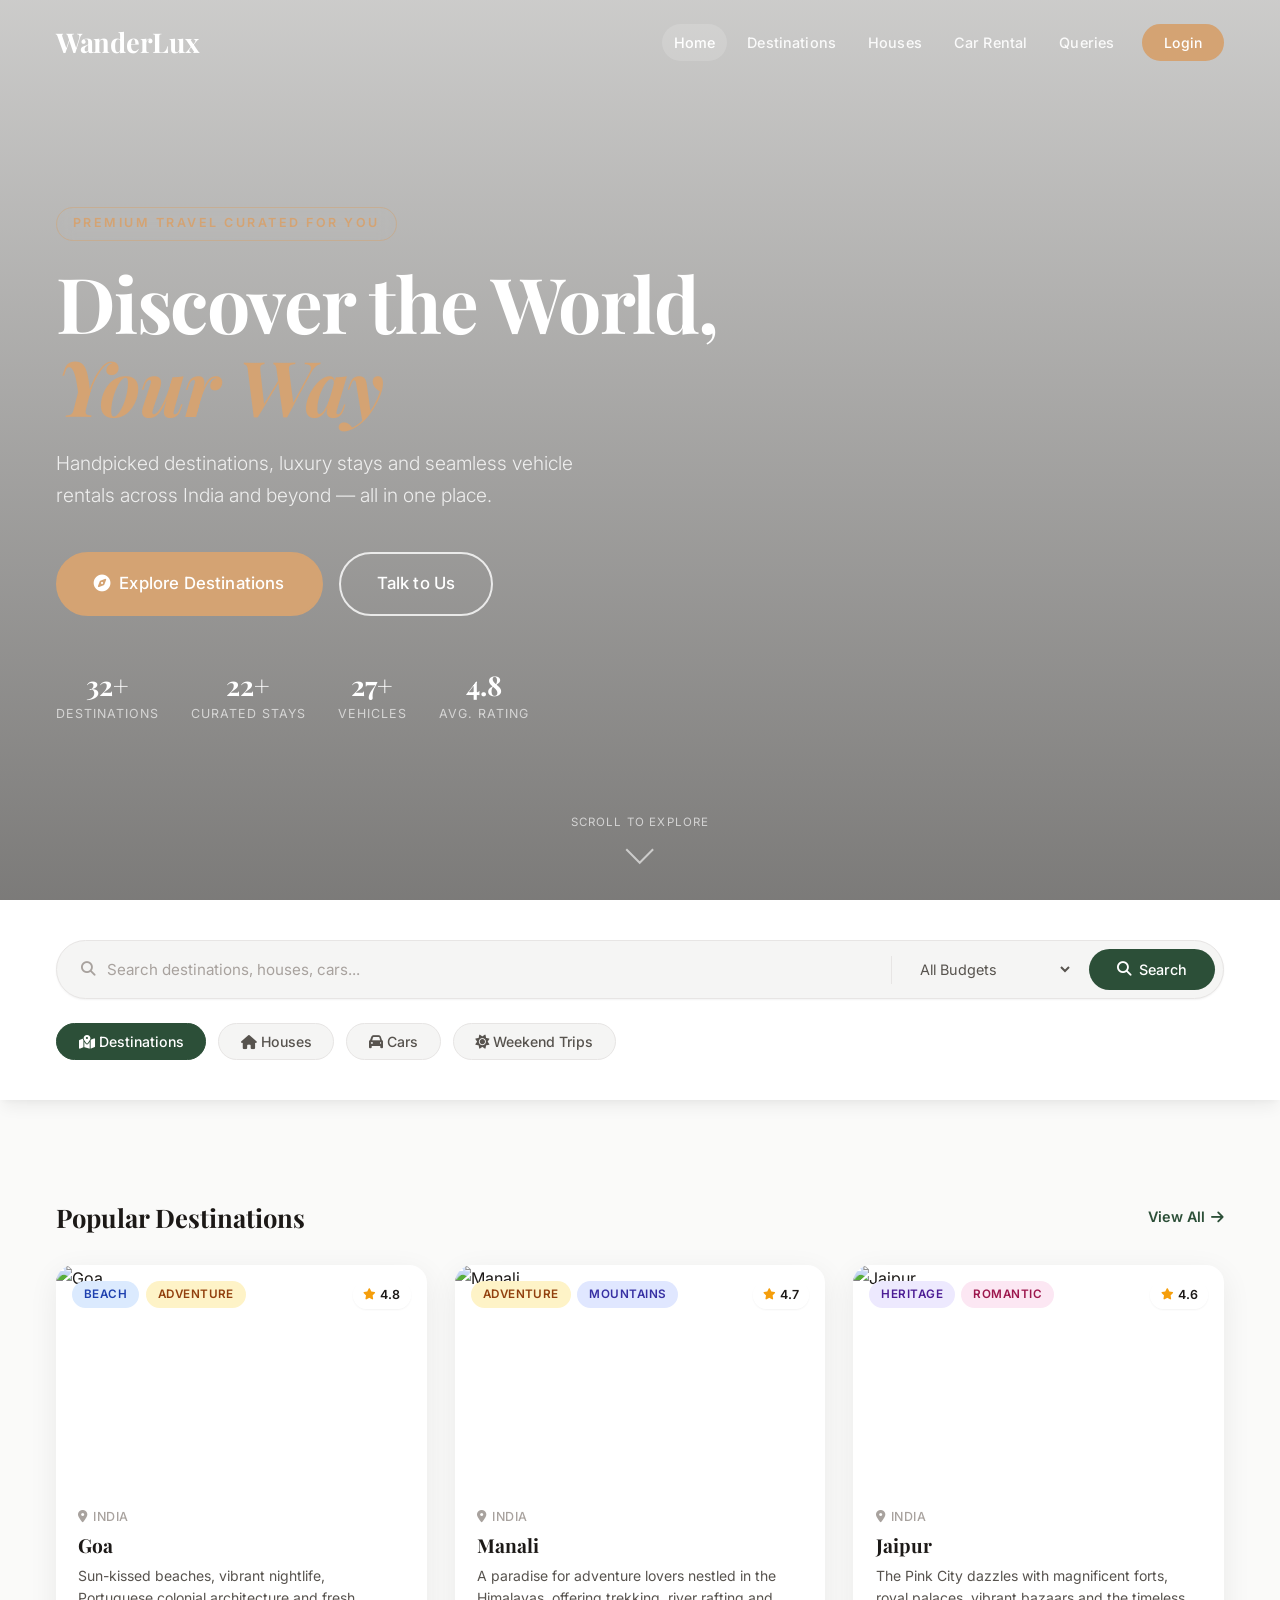
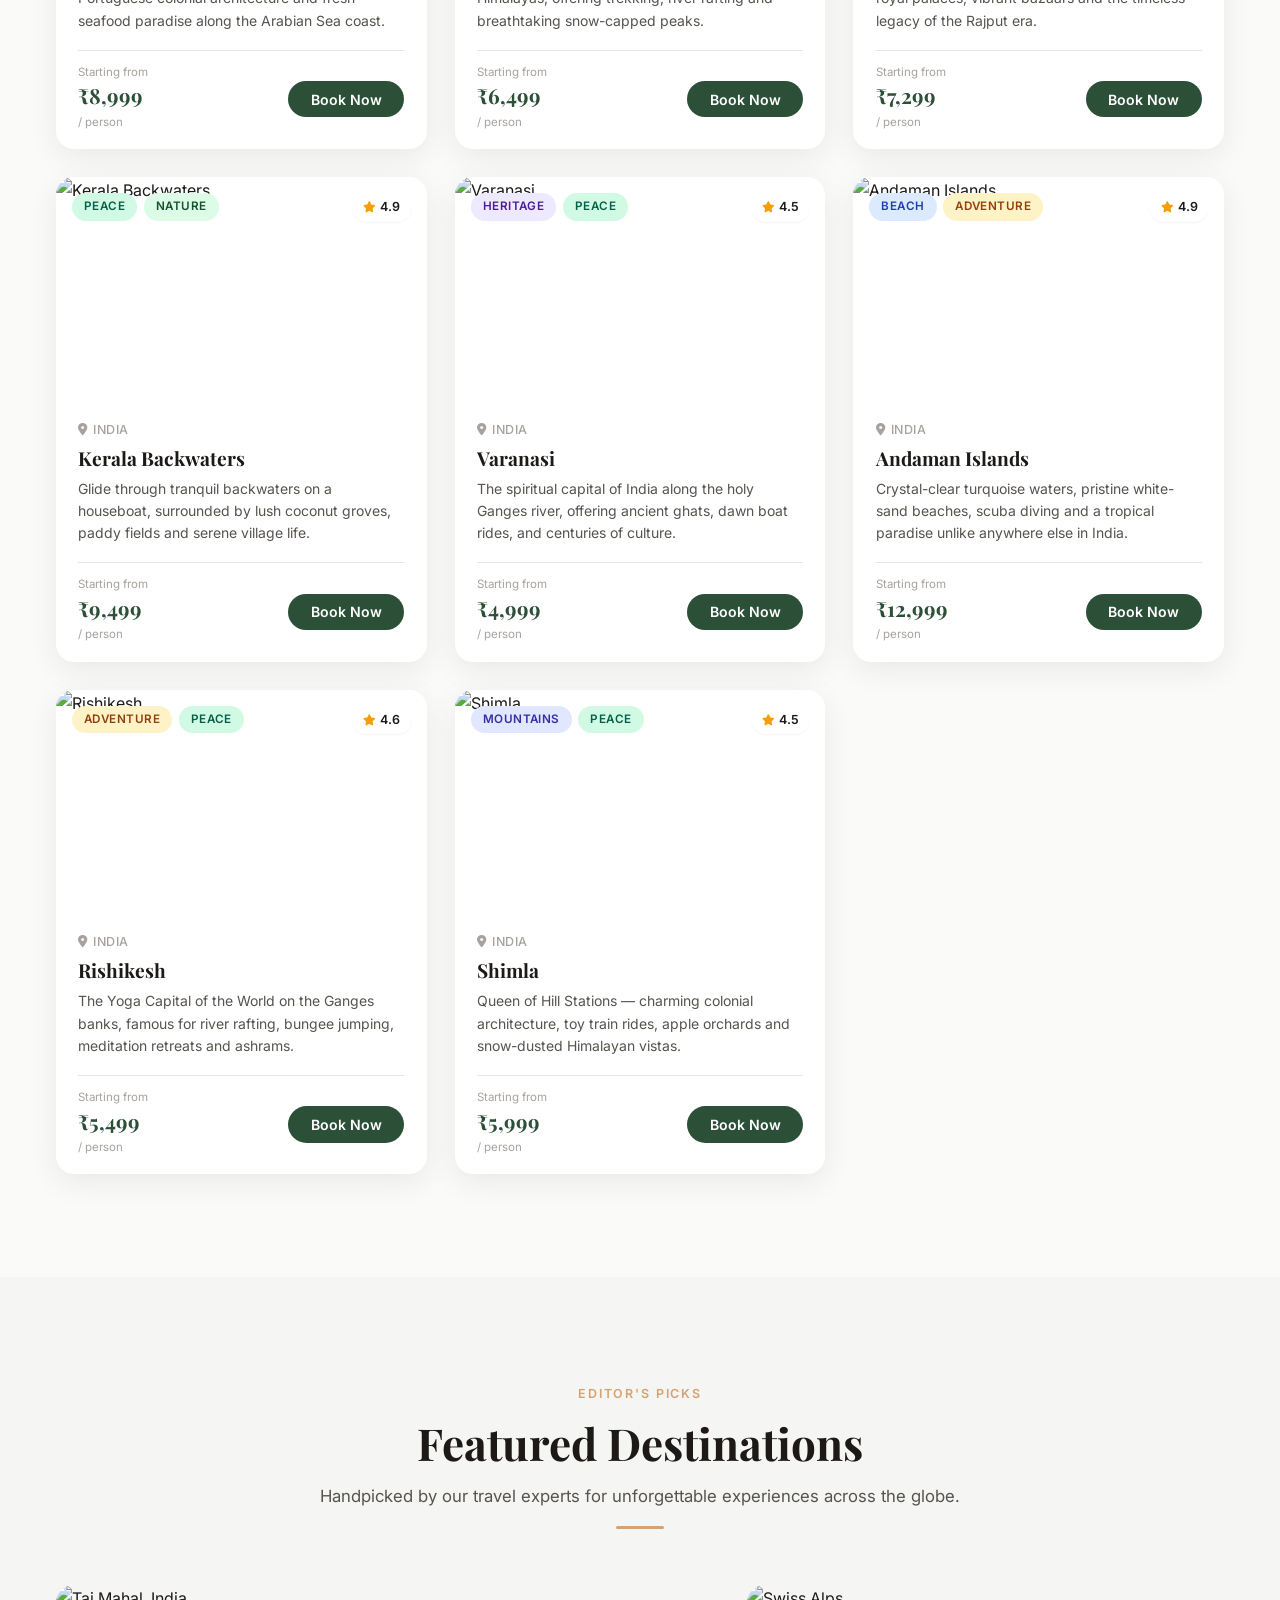
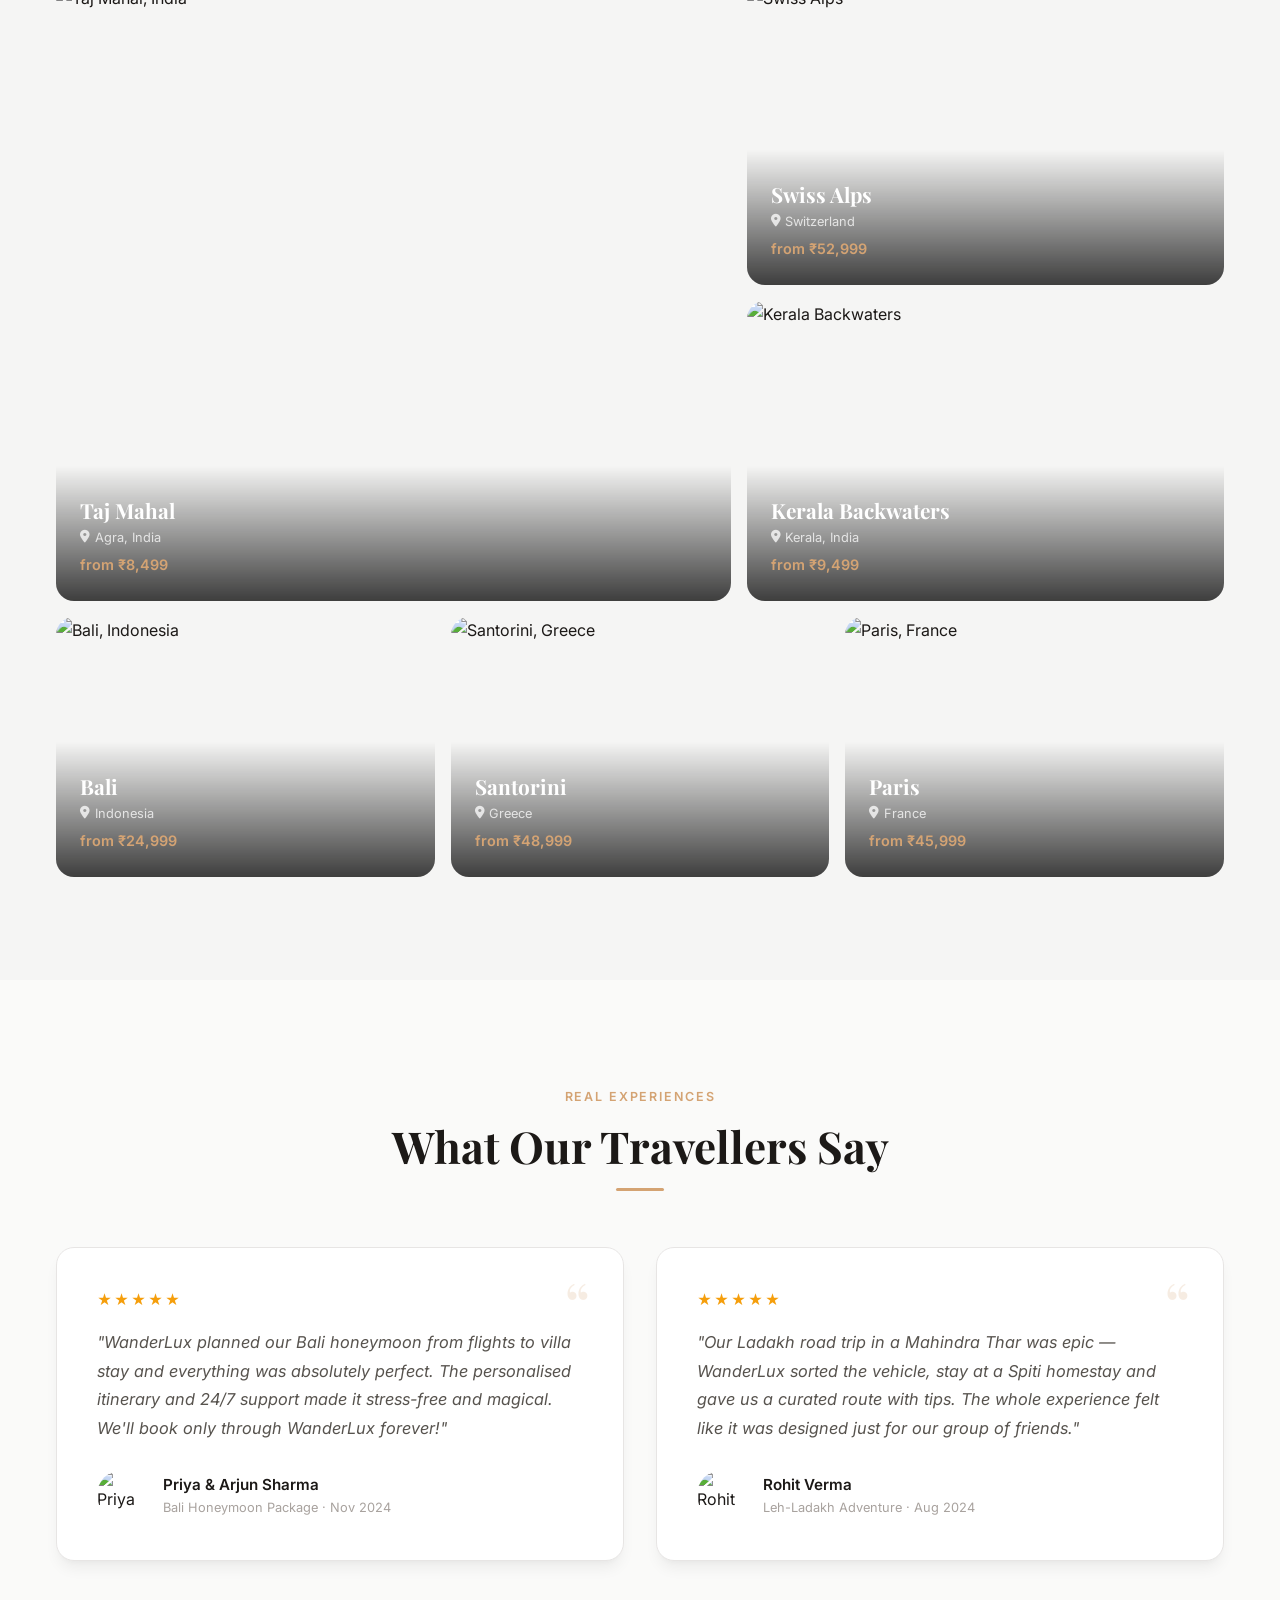
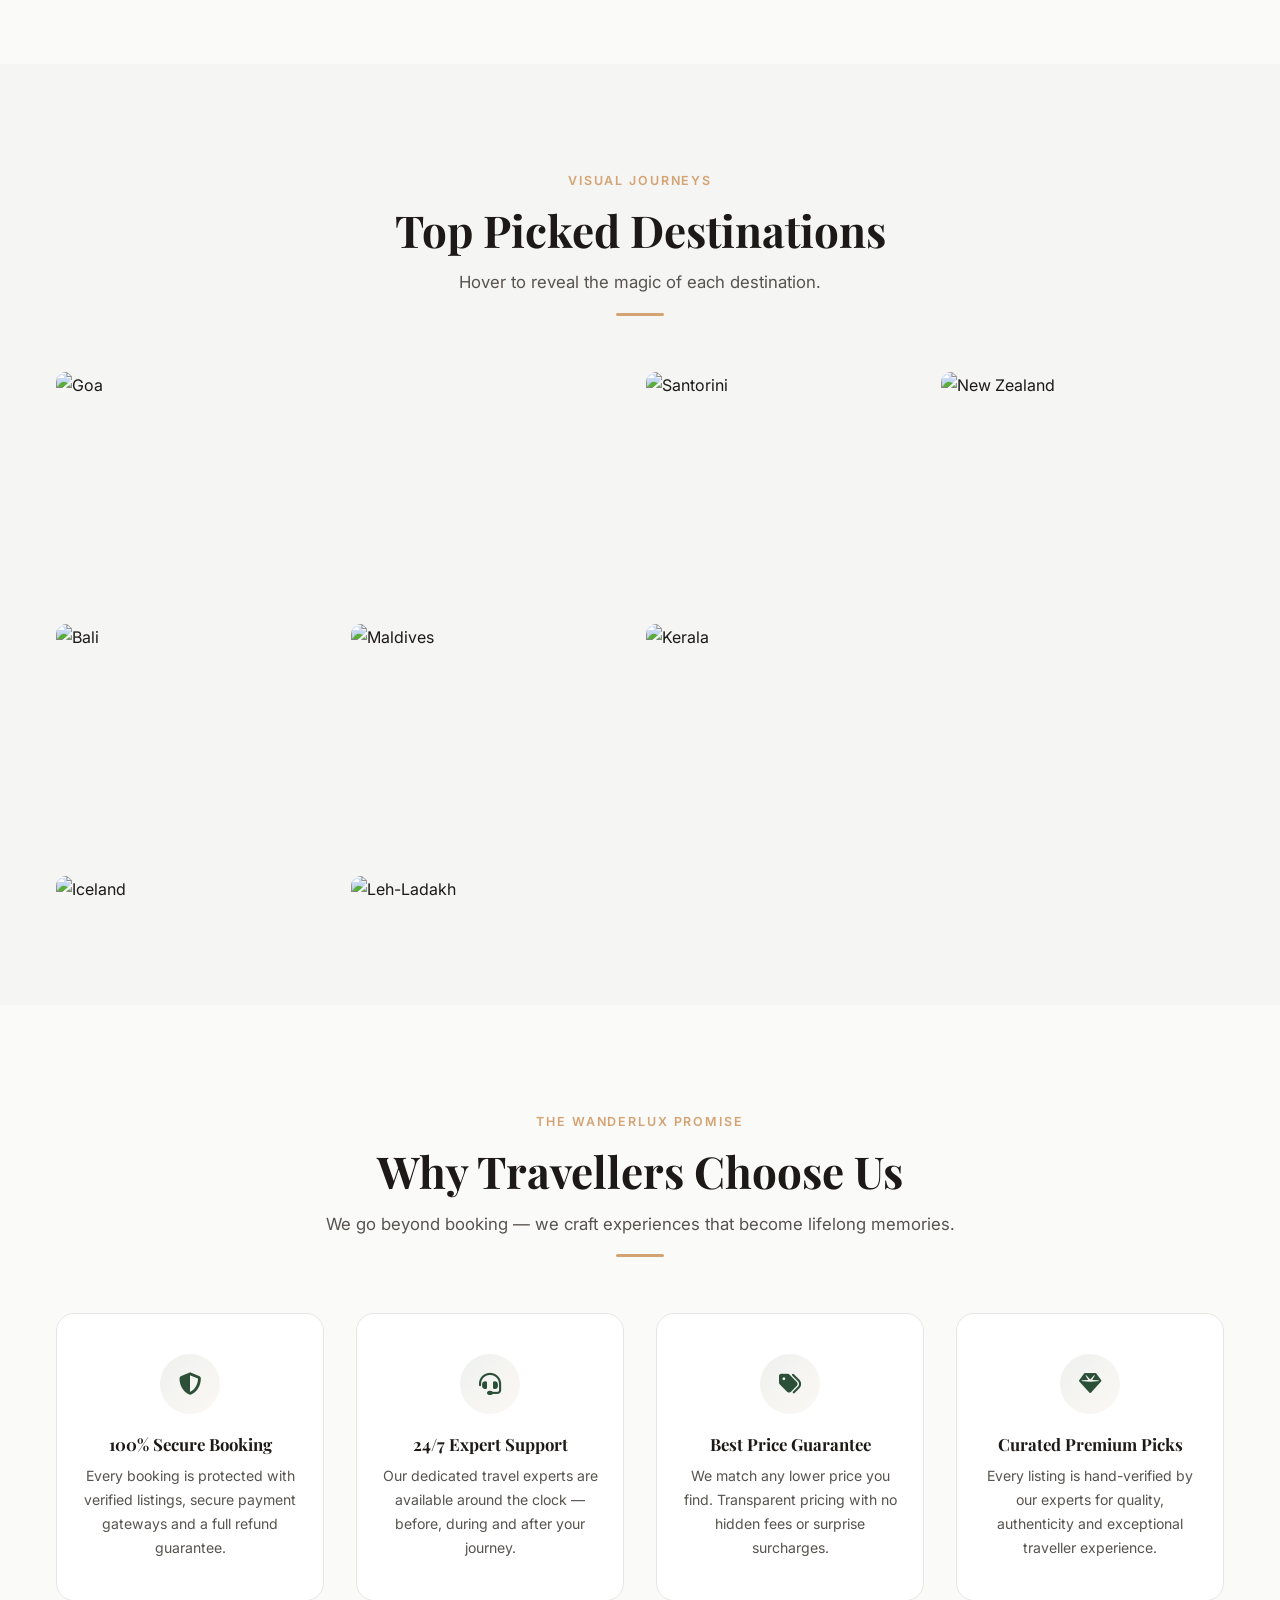
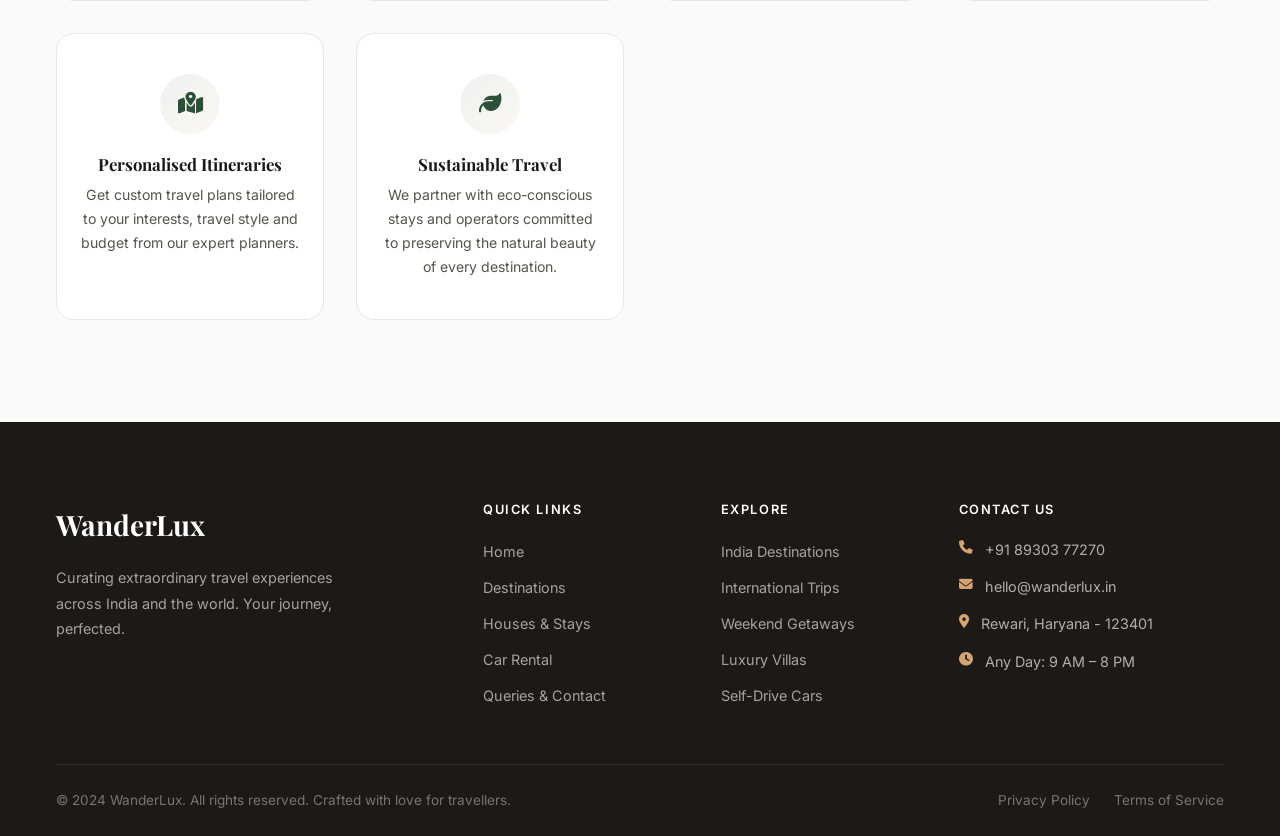
==== index.html @ 7d7c7225 "Add files via upload" ====
<!DOCTYPE html>
<html lang="en">
<head>
  <meta charset="UTF-8">
  <meta name="viewport" content="width=device-width, initial-scale=1.0">
  <title>WanderLux – Curated Travel Experiences</title>
  <meta name="description" content="Discover premium travel experiences across India and the world with WanderLux — handpicked destinations, stays and vehicles.">
  <link rel="stylesheet" href="https://cdnjs.cloudflare.com/ajax/libs/font-awesome/6.5.1/css/all.min.css">
  <link rel="preconnect" href="https://fonts.googleapis.com">
  <link rel="preconnect" href="https://fonts.gstatic.com" crossorigin>
  <link rel="stylesheet" href="style.css">
  <link rel="stylesheet" href="components.css">
  <link rel="stylesheet" href="animations.css">
</head>
<body>

  <!-- ── Navbar ─────────────────────────────────────────── -->
  <div class="nav-overlay" id="navOverlay"></div>
  <nav class="navbar" id="navbar" role="navigation" aria-label="Main navigation">
    <div class="container nav-container">
      <a href="index.html" class="nav-logo" data-testid="nav-logo">WanderLux</a>
      <div class="nav-links" id="navLinks">
        <a href="index.html" class="nav-link" data-testid="nav-home">Home</a>
        <a href="destination.html" class="nav-link" data-testid="nav-destinations">Destinations</a>
        <a href="house.html" class="nav-link" data-testid="nav-houses">Houses</a>
        <a href="car-rental.html" class="nav-link" data-testid="nav-cars">Car Rental</a>
        <a href="queries.html" class="nav-link" data-testid="nav-queries">Queries</a>
        <button class="btn btn--accent btn--sm" data-testid="nav-login-btn" style="margin-left:0.5rem">Login</button>
      </div>
      <button class="nav-hamburger" id="navHamburger" data-testid="nav-hamburger" aria-label="Open menu" aria-expanded="false">
        <span></span><span></span><span></span>
      </button>
    </div>
  </nav>

  <!-- ── Hero ───────────────────────────────────────────── -->
  <section class="hero hero--home" id="home" aria-label="Hero section">
    <div class="hero-overlay"></div>
    <div class="container hero-content">
      <span class="hero-tagline">Premium Travel Curated for You</span>
      <h1 class="hero-title">Discover the World,<br><em>Your Way</em></h1>
      <p class="hero-subtitle">Handpicked destinations, luxury stays and seamless vehicle rentals across India and beyond — all in one place.</p>
      <div class="hero-buttons">
        <a href="destination.html" class="btn btn--accent btn--lg" data-testid="hero-explore-btn">
          <i class="fa-solid fa-compass"></i> Explore Destinations
        </a>
        <a href="queries.html" class="btn btn--outline-white btn--lg" data-testid="hero-contact-btn">
          Talk to Us
        </a>
      </div>
      <div class="hero-badges">
        <div class="hero-badge"><strong>32+</strong><span>Destinations</span></div>
        <div class="hero-badge"><strong>22+</strong><span>Curated Stays</span></div>
        <div class="hero-badge"><strong>27+</strong><span>Vehicles</span></div>
        <div class="hero-badge"><strong>4.8</strong><span>Avg. Rating</span></div>
      </div>
    </div>
    <div class="hero-scroll" aria-hidden="true">
      <span>Scroll to explore</span>
      <div class="hero-scroll-arrow"></div>
    </div>
  </section>

  <!-- ── Search & Category Tabs ─────────────────────────── -->
  <section class="search-section" id="search" aria-label="Search and filter">
    <div class="container">
      <div class="search-wrapper">
        <div class="search-input-wrap">
          <i class="fa-solid fa-magnifying-glass"></i>
          <input
            type="text"
            id="homeSearch"
            class="search-input"
            placeholder="Search destinations, houses, cars..."
            aria-label="Search"
            data-testid="home-search-input"
          >
        </div>
        <div class="search-divider"></div>
        <select id="budgetFilter" class="search-select" aria-label="Budget filter" data-testid="budget-filter">
          <option value="">All Budgets</option>
          <option value="0-10000">Under ₹10,000</option>
          <option value="10000-25000">₹10,000 – ₹25,000</option>
          <option value="25000-50000">₹25,000 – ₹50,000</option>
          <option value="50000-999999">Above ₹50,000</option>
        </select>
        <button class="search-btn" id="homeSearchBtn" data-testid="home-search-btn" aria-label="Search">
          <i class="fa-solid fa-magnifying-glass"></i> Search
        </button>
      </div>
      <div class="category-tabs" id="categoryTabs" role="tablist" aria-label="Category filters">
        <button class="category-btn active" data-category="destinations" data-testid="cat-btn-destinations" role="tab">
          <i class="fa-solid fa-map-location-dot"></i> Destinations
        </button>
        <button class="category-btn" data-category="houses" data-testid="cat-btn-houses" role="tab">
          <i class="fa-solid fa-house"></i> Houses
        </button>
        <button class="category-btn" data-category="cars" data-testid="cat-btn-cars" role="tab">
          <i class="fa-solid fa-car"></i> Cars
        </button>
        <button class="category-btn" data-category="weekend" data-testid="cat-btn-weekend" role="tab">
          <i class="fa-solid fa-sun"></i> Weekend Trips
        </button>
      </div>
    </div>
  </section>

  <!-- ── Category Results ───────────────────────────────── -->
  <section class="section" id="categoryResults" aria-label="Search results">
    <div class="container">
      <div class="results-header">
        <h2 class="results-title" id="resultsTitle">Popular Destinations</h2>
        <a href="destination.html" class="view-all-link" id="viewAllLink" data-testid="view-all-link">
          View All <i class="fa-solid fa-arrow-right"></i>
        </a>
      </div>
      <div class="cards-grid" id="resultsGrid" role="list" aria-live="polite" aria-label="Results"></div>
    </div>
  </section>

  <!-- ── Featured Destinations (Bento) ─────────────────── -->
  <section class="section section--alt" id="featured" aria-label="Featured destinations">
    <div class="container">
      <div class="section-header">
        <span class="section-tagline">Editor's Picks</span>
        <h2 class="section-title reveal">Featured Destinations</h2>
        <p class="section-subtitle reveal">Handpicked by our travel experts for unforgettable experiences across the globe.</p>
        <div class="divider"></div>
      </div>
      <div class="bento-grid reveal-scale">
        <div class="bento-item">
          <img src="https://images.unsplash.com/photo-1523980145253-50327d891e0e?auto=format&fit=crop&w=1200&q=80" alt="Taj Mahal, India" class="bento-img" loading="lazy">
          <div class="bento-overlay">
            <h3>Taj Mahal</h3>
            <div class="bento-loc"><i class="fa-solid fa-location-dot"></i> Agra, India</div>
            <div class="bento-price">from ₹8,499</div>
          </div>
        </div>
        <div class="bento-item">
          <img src="https://images.unsplash.com/photo-1660388330411-26f4cf299a64?auto=format&fit=crop&w=800&q=80" alt="Swiss Alps" class="bento-img" loading="lazy">
          <div class="bento-overlay">
            <h3>Swiss Alps</h3>
            <div class="bento-loc"><i class="fa-solid fa-location-dot"></i> Switzerland</div>
            <div class="bento-price">from ₹52,999</div>
          </div>
        </div>
        <div class="bento-item">
          <img src="https://images.unsplash.com/photo-1707893013488-51672ef83425?auto=format&fit=crop&w=800&q=80" alt="Kerala Backwaters" class="bento-img" loading="lazy">
          <div class="bento-overlay">
            <h3>Kerala Backwaters</h3>
            <div class="bento-loc"><i class="fa-solid fa-location-dot"></i> Kerala, India</div>
            <div class="bento-price">from ₹9,499</div>
          </div>
        </div>
        <div class="bento-item">
          <img src="https://images.unsplash.com/photo-1729605411084-adde365d534a?auto=format&fit=crop&w=800&q=80" alt="Bali, Indonesia" class="bento-img" loading="lazy">
          <div class="bento-overlay">
            <h3>Bali</h3>
            <div class="bento-loc"><i class="fa-solid fa-location-dot"></i> Indonesia</div>
            <div class="bento-price">from ₹24,999</div>
          </div>
        </div>
        <div class="bento-item">
          <img src="https://images.unsplash.com/photo-1677268357140-146d5c15307d?auto=format&fit=crop&w=800&q=80" alt="Santorini, Greece" class="bento-img" loading="lazy">
          <div class="bento-overlay">
            <h3>Santorini</h3>
            <div class="bento-loc"><i class="fa-solid fa-location-dot"></i> Greece</div>
            <div class="bento-price">from ₹48,999</div>
          </div>
        </div>
        <div class="bento-item">
          <img src="https://images.unsplash.com/photo-1669861163189-e966f4971842?auto=format&fit=crop&w=800&q=80" alt="Paris, France" class="bento-img" loading="lazy">
          <div class="bento-overlay">
            <h3>Paris</h3>
            <div class="bento-loc"><i class="fa-solid fa-location-dot"></i> France</div>
            <div class="bento-price">from ₹45,999</div>
          </div>
        </div>
      </div>
    </div>
  </section>

  <!-- ── Testimonials (exactly 2) ──────────────────────── -->
  <section class="section" id="testimonials" aria-label="Testimonials">
    <div class="container">
      <div class="section-header">
        <span class="section-tagline">Real Experiences</span>
        <h2 class="section-title reveal">What Our Travellers Say</h2>
        <div class="divider"></div>
      </div>
      <div class="testimonials-grid">
        <div class="testimonial-card reveal-left">
          <div class="testimonial-stars" aria-label="5 stars">&#9733;&#9733;&#9733;&#9733;&#9733;</div>
          <p class="testimonial-text">"WanderLux planned our Bali honeymoon from flights to villa stay and everything was absolutely perfect. The personalised itinerary and 24/7 support made it stress-free and magical. We'll book only through WanderLux forever!"</p>
          <div class="testimonial-author">
            <div class="testimonial-avatar">
              <img src="https://images.unsplash.com/photo-1494790108377-be9c29b29330?auto=format&fit=crop&w=100&q=80" alt="Priya Sharma">
            </div>
            <div>
              <div class="testimonial-name">Priya &amp; Arjun Sharma</div>
              <div class="testimonial-trip">Bali Honeymoon Package · Nov 2024</div>
            </div>
          </div>
        </div>
        <div class="testimonial-card reveal-right">
          <div class="testimonial-stars" aria-label="5 stars">&#9733;&#9733;&#9733;&#9733;&#9733;</div>
          <p class="testimonial-text">"Our Ladakh road trip in a Mahindra Thar was epic — WanderLux sorted the vehicle, stay at a Spiti homestay and gave us a curated route with tips. The whole experience felt like it was designed just for our group of friends."</p>
          <div class="testimonial-author">
            <div class="testimonial-avatar">
              <img src="https://images.unsplash.com/photo-1507003211169-0a1dd7228f2d?auto=format&fit=crop&w=100&q=80" alt="Rohit Verma">
            </div>
            <div>
              <div class="testimonial-name">Rohit Verma</div>
              <div class="testimonial-trip">Leh-Ladakh Adventure · Aug 2024</div>
            </div>
          </div>
        </div>
      </div>
    </div>
  </section>

  <!-- ── Top Picked Gallery ─────────────────────────────── -->
  <section class="section section--alt" id="gallery" aria-label="Destination gallery">
    <div class="container">
      <div class="section-header">
        <span class="section-tagline">Visual Journeys</span>
        <h2 class="section-title reveal">Top Picked Destinations</h2>
        <p class="section-subtitle reveal">Hover to reveal the magic of each destination.</p>
        <div class="divider"></div>
      </div>
      <div class="gallery-grid reveal-scale">
        <div class="gallery-item">
          <img src="https://images.unsplash.com/photo-1512343879784-a960bf40e7f2?auto=format&fit=crop&w=800&q=80" alt="Goa" class="gallery-img" loading="lazy">
          <div class="gallery-overlay">
            <h4>Goa</h4>
            <p class="gallery-place"><i class="fa-solid fa-location-dot"></i> India</p>
            <span class="gallery-price">from ₹8,999</span>
          </div>
        </div>
        <div class="gallery-item">
          <img src="https://images.unsplash.com/photo-1677268357140-146d5c15307d?auto=format&fit=crop&w=800&q=80" alt="Santorini" class="gallery-img" loading="lazy">
          <div class="gallery-overlay">
            <h4>Santorini</h4>
            <p class="gallery-place"><i class="fa-solid fa-location-dot"></i> Greece</p>
            <span class="gallery-price">from ₹48,999</span>
          </div>
        </div>
        <div class="gallery-item">
          <img src="https://images.unsplash.com/photo-1507699622108-4be3abd695ad?auto=format&fit=crop&w=800&q=80" alt="New Zealand" class="gallery-img" loading="lazy">
          <div class="gallery-overlay">
            <h4>New Zealand</h4>
            <p class="gallery-place"><i class="fa-solid fa-location-dot"></i> New Zealand</p>
            <span class="gallery-price">from ₹58,999</span>
          </div>
        </div>
        <div class="gallery-item">
          <img src="https://images.unsplash.com/photo-1729605411084-adde365d534a?auto=format&fit=crop&w=800&q=80" alt="Bali" class="gallery-img" loading="lazy">
          <div class="gallery-overlay">
            <h4>Bali</h4>
            <p class="gallery-place"><i class="fa-solid fa-location-dot"></i> Indonesia</p>
            <span class="gallery-price">from ₹24,999</span>
          </div>
        </div>
        <div class="gallery-item">
          <img src="https://images.unsplash.com/photo-1514282401047-d79a71a590e8?auto=format&fit=crop&w=800&q=80" alt="Maldives" class="gallery-img" loading="lazy">
          <div class="gallery-overlay">
            <h4>Maldives</h4>
            <p class="gallery-place"><i class="fa-solid fa-location-dot"></i> Maldives</p>
            <span class="gallery-price">from ₹65,999</span>
          </div>
        </div>
        <div class="gallery-item">
          <img src="https://images.unsplash.com/photo-1707893013488-51672ef83425?auto=format&fit=crop&w=800&q=80" alt="Kerala" class="gallery-img" loading="lazy">
          <div class="gallery-overlay">
            <h4>Kerala</h4>
            <p class="gallery-place"><i class="fa-solid fa-location-dot"></i> India</p>
            <span class="gallery-price">from ₹9,499</span>
          </div>
        </div>
        <div class="gallery-item">
          <img src="https://images.unsplash.com/photo-1531168556467-80aace0d0144?auto=format&fit=crop&w=800&q=80" alt="Iceland" class="gallery-img" loading="lazy">
          <div class="gallery-overlay">
            <h4>Iceland</h4>
            <p class="gallery-place"><i class="fa-solid fa-location-dot"></i> Iceland</p>
            <span class="gallery-price">from ₹55,999</span>
          </div>
        </div>
        <div class="gallery-item">
          <img src="https://images.unsplash.com/photo-1663316037756-f0ecdcf62dac?q=80&w=1170&auto=format&fit=crop&w=800&q=80" alt="Leh-Ladakh" class="gallery-img" loading="lazy">
          <div class="gallery-overlay">
            <h4>Leh-Ladakh</h4>
            <p class="gallery-place"><i class="fa-solid fa-location-dot"></i> India</p>
            <span class="gallery-price">from ₹11,999</span>
          </div>
        </div>
      </div>
    </div>
  </section>

  <!-- ── Why Choose Us ──────────────────────────────────── -->
  <section class="section" id="why" aria-label="Why choose us">
    <div class="container">
      <div class="section-header">
        <span class="section-tagline">The WanderLux Promise</span>
        <h2 class="section-title reveal">Why Travellers Choose Us</h2>
        <p class="section-subtitle reveal">We go beyond booking — we craft experiences that become lifelong memories.</p>
        <div class="divider"></div>
      </div>
      <div class="why-grid">
        <div class="why-item reveal">
          <div class="why-icon"><i class="fa-solid fa-shield-halved"></i></div>
          <h3>100% Secure Booking</h3>
          <p>Every booking is protected with verified listings, secure payment gateways and a full refund guarantee.</p>
        </div>
        <div class="why-item reveal">
          <div class="why-icon"><i class="fa-solid fa-headset"></i></div>
          <h3>24/7 Expert Support</h3>
          <p>Our dedicated travel experts are available around the clock — before, during and after your journey.</p>
        </div>
        <div class="why-item reveal">
          <div class="why-icon"><i class="fa-solid fa-tags"></i></div>
          <h3>Best Price Guarantee</h3>
          <p>We match any lower price you find. Transparent pricing with no hidden fees or surprise surcharges.</p>
        </div>
        <div class="why-item reveal">
          <div class="why-icon"><i class="fa-solid fa-gem"></i></div>
          <h3>Curated Premium Picks</h3>
          <p>Every listing is hand-verified by our experts for quality, authenticity and exceptional traveller experience.</p>
        </div>
        <div class="why-item reveal">
          <div class="why-icon"><i class="fa-solid fa-map-location-dot"></i></div>
          <h3>Personalised Itineraries</h3>
          <p>Get custom travel plans tailored to your interests, travel style and budget from our expert planners.</p>
        </div>
        <div class="why-item reveal">
          <div class="why-icon"><i class="fa-solid fa-leaf"></i></div>
          <h3>Sustainable Travel</h3>
          <p>We partner with eco-conscious stays and operators committed to preserving the natural beauty of every destination.</p>
        </div>
      </div>
    </div>
  </section>

  <!-- ── Footer ─────────────────────────────────────────── -->
  <footer class="footer" role="contentinfo">
    <div class="container">
      <div class="footer-grid">
        <div class="footer-brand">
          <a href="index.html" class="footer-logo" data-testid="footer-logo">WanderLux</a>
          <p>Curating extraordinary travel experiences across India and the world. Your journey, perfected.</p>
        </div>
        <div class="footer-col">
          <h4>Quick Links</h4>
          <ul class="footer-links">
            <li><a href="index.html" data-testid="footer-home-link">Home</a></li>
            <li><a href="destination.html" data-testid="footer-dest-link">Destinations</a></li>
            <li><a href="house.html" data-testid="footer-house-link">Houses &amp; Stays</a></li>
            <li><a href="car-rental.html" data-testid="footer-car-link">Car Rental</a></li>
            <li><a href="queries.html" data-testid="footer-queries-link">Queries &amp; Contact</a></li>
          </ul>
        </div>
        <div class="footer-col">
          <h4>Explore</h4>
          <ul class="footer-links">
            <li><a href="destination.html">India Destinations</a></li>
            <li><a href="destination.html">International Trips</a></li>
            <li><a href="destination.html">Weekend Getaways</a></li>
            <li><a href="house.html">Luxury Villas</a></li>
            <li><a href="car-rental.html">Self-Drive Cars</a></li>
          </ul>
        </div>
        <div class="footer-col">
          <h4>Contact Us</h4>
          <div class="footer-contact-item">
            <i class="fa-solid fa-phone"></i>
            <span>+91 89303 77270</span>
          </div>
          <div class="footer-contact-item">
            <i class="fa-solid fa-envelope"></i>
            <span>hello@wanderlux.in</span>
          </div>
          <div class="footer-contact-item">
            <i class="fa-solid fa-location-dot"></i>
            <span>Rewari, Haryana - 123401</span>
          </div>
          <div class="footer-contact-item">
            <i class="fa-solid fa-clock"></i>
            <span>Any Day: 9 AM – 8 PM</span>
          </div>
        </div>
      </div>
      <div class="footer-bottom">
        <p>&copy; 2024 WanderLux. All rights reserved. Crafted with love for travellers.</p>
        <div class="footer-legal">
          <a href="queries.html">Privacy Policy</a>
          <a href="queries.html">Terms of Service</a>
        </div>
      </div>
    </div>
  </footer>

  <!-- ── Booking Modal ──────────────────────────────────── -->
  <div id="bookingModal" class="modal-overlay" role="dialog" aria-modal="true" aria-labelledby="modalTitle" aria-hidden="true">
    <div class="modal-container">
      <button class="modal-close" id="closeModal" data-testid="modal-close-btn" aria-label="Close modal">
        <i class="fa-solid fa-xmark"></i>
      </button>
      <div class="modal-header">
        <p class="modal-tagline">Secure Booking</p>
        <h2 class="modal-title" id="modalTitle">Book Your Experience</h2>
        <p class="modal-item-name" id="bookingItemName"></p>
      </div>
      <form id="bookingForm" class="booking-form" novalidate>
        <div class="form-row">
          <div class="form-group">
            <label for="bookingName">Full Name</label>
            <input type="text" id="bookingName" name="name" placeholder="Your full name" required data-testid="booking-name-input">
          </div>
          <div class="form-group">
            <label for="bookingPhone">Phone Number</label>
            <input type="tel" id="bookingPhone" name="phone" placeholder="+91 98765 43210" required data-testid="booking-phone-input">
          </div>
        </div>
        <div class="form-group">
          <label for="bookingEmail">Email Address</label>
          <input type="email" id="bookingEmail" name="email" placeholder="you@example.com" required data-testid="booking-email-input">
        </div>
        <div class="form-row">
          <div class="form-group">
            <label for="bookingDate">Travel Date</label>
            <input type="date" id="bookingDate" name="date" required data-testid="booking-date-input">
          </div>
          <div class="form-group">
            <label for="bookingGuests">Number of Persons</label>
            <input type="number" id="bookingGuests" name="guests" placeholder="e.g. 2" min="1" max="50" required data-testid="booking-guests-input">
          </div>
        </div>
        <div class="form-group">
          <label for="bookingNotes">Special Requests / Notes</label>
          <textarea id="bookingNotes" name="notes" placeholder="Any special requirements, dietary needs, accessibility, etc." data-testid="booking-notes-input"></textarea>
        </div>
        <button type="submit" class="form-submit-btn" data-testid="booking-submit-btn">
          <i class="fa-solid fa-check-circle"></i> Confirm Booking
        </button>
      </form>
      <div id="bookingSuccess" class="booking-success" role="alert">
        <i class="fa-solid fa-circle-check"></i>
        <h3>Booking Confirmed!</h3>
        <p>Thank you! We'll reach out within 2 hours to confirm your itinerary details.</p>
        <button class="btn btn--primary btn--md" id="closeSuccessBtn" data-testid="booking-success-close" style="margin-top:1.5rem">
          Back to Explore
        </button>
      </div>
    </div>
  </div>

  <script src="data.js"></script>
  <script src="main.js"></script>
  <script src="booking.js"></script>
  <script src="search.js"></script>
</body>
</html>
---- style.css ----
/* ============================================================
   WanderLux – Core Styles
   Variables · Reset · Base · Navbar · Footer · Layout
   ============================================================ */

@import url('https://fonts.googleapis.com/css2?family=Playfair+Display:ital,wght@0,400;0,500;0,600;0,700;1,400&family=Inter:wght@300;400;500;600&display=swap');

/* ── Custom Properties ─────────────────────────────────────── */
:root {
  --color-bg: #FAFAF9;
  --color-surface: #FFFFFF;
  --color-surface-alt: #F5F5F4;
  --color-text-primary: #1C1917;
  --color-text-secondary: #57534E;
  --color-text-tertiary: #A8A29E;
  --color-primary: #2C4F38;
  --color-primary-hover: #1F3A29;
  --color-accent: #D4A373;
  --color-accent-hover: #C59260;
  --color-border: #E7E5E4;
  --color-error: #EF4444;
  --color-success: #10B981;

  --font-heading: 'Playfair Display', serif;
  --font-body: 'Inter', sans-serif;

  --shadow-sm: 0 1px 2px 0 rgba(0,0,0,0.05);
  --shadow-md: 0 4px 6px -1px rgba(0,0,0,0.05), 0 2px 4px -1px rgba(0,0,0,0.03);
  --shadow-lg: 0 10px 15px -3px rgba(0,0,0,0.06), 0 4px 6px -2px rgba(0,0,0,0.03);
  --shadow-xl: 0 20px 25px -5px rgba(0,0,0,0.08), 0 10px 10px -5px rgba(0,0,0,0.04);
  --shadow-card: 0 8px 30px rgba(0,0,0,0.07);

  --radius-sm: 4px;
  --radius-md: 10px;
  --radius-lg: 18px;
  --radius-xl: 24px;
  --radius-full: 9999px;

  --transition-fast: 0.2s ease;
  --transition-base: 0.3s ease;
  --transition-slow: 0.5s ease;

  --container-max: 1360px;
  --container-px: clamp(1.25rem, 5vw, 3.5rem);
  --section-py: clamp(4rem, 8vw, 7rem);
}

/* ── Reset ─────────────────────────────────────────────────── */
*, *::before, *::after {
  box-sizing: border-box;
  margin: 0;
  padding: 0;
}

html {
  scroll-behavior: smooth;
  font-size: 16px;
  -webkit-text-size-adjust: 100%;
}

body {
  background-color: var(--color-bg);
  color: var(--color-text-primary);
  font-family: var(--font-body);
  font-weight: 400;
  line-height: 1.65;
  -webkit-font-smoothing: antialiased;
  overflow-x: hidden;
}

body.modal-open {
  overflow: hidden;
}

img {
  max-width: 100%;
  height: auto;
  display: block;
}

a {
  text-decoration: none;
  color: inherit;
}

button {
  cursor: pointer;
  font-family: var(--font-body);
  border: none;
  background: none;
}

ul {
  list-style: none;
}

input, select, textarea {
  font-family: var(--font-body);
}

/* ── Layout Utilities ─────────────────────────────────────── */
.container {
  width: 100%;
  max-width: var(--container-max);
  margin-left: auto;
  margin-right: auto;
  padding-left: var(--container-px);
  padding-right: var(--container-px);
}

.section {
  padding-top: var(--section-py);
  padding-bottom: var(--section-py);
}

.section--alt {
  background-color: var(--color-surface-alt);
}

.text-center { text-align: center; }
.text-accent { color: var(--color-accent); }
.text-primary { color: var(--color-primary); }

/* ── Typography Helpers ───────────────────────────────────── */
h1, h2, h3, h4, h5, h6 {
  font-family: var(--font-heading);
  line-height: 1.2;
  color: var(--color-text-primary);
}

.section-header {
  max-width: 640px;
  margin: 0 auto 3.5rem;
  text-align: center;
}

.section-tagline {
  display: inline-block;
  font-size: 0.78rem;
  font-weight: 600;
  letter-spacing: 0.15em;
  text-transform: uppercase;
  color: var(--color-accent);
  margin-bottom: 0.75rem;
}

.section-title {
  font-size: clamp(2rem, 3.5vw, 2.75rem);
  font-weight: 700;
  color: var(--color-text-primary);
  margin-bottom: 0.75rem;
}

.section-subtitle {
  font-size: 1.05rem;
  color: var(--color-text-secondary);
  line-height: 1.7;
}

/* ── Buttons ──────────────────────────────────────────────── */
.btn {
  display: inline-flex;
  align-items: center;
  justify-content: center;
  gap: 0.5rem;
  border-radius: var(--radius-full);
  font-weight: 500;
  letter-spacing: 0.01em;
  transition: transform var(--transition-fast), background-color var(--transition-base), color var(--transition-base), box-shadow var(--transition-base);
  cursor: pointer;
  white-space: nowrap;
  font-family: var(--font-body);
}

.btn:focus-visible {
  outline: 2px solid var(--color-primary);
  outline-offset: 3px;
}

.btn--sm { padding: 0.5rem 1.25rem; font-size: 0.875rem; }
.btn--md { padding: 0.75rem 1.75rem; font-size: 1rem; }
.btn--lg { padding: 1rem 2.25rem; font-size: 1.05rem; }

.btn--primary {
  background-color: var(--color-primary);
  color: #fff;
  border: 2px solid var(--color-primary);
}
.btn--primary:hover {
  background-color: var(--color-primary-hover);
  border-color: var(--color-primary-hover);
  transform: translateY(-2px);
  box-shadow: 0 8px 24px rgba(44,79,56,0.25);
}

.btn--accent {
  background-color: var(--color-accent);
  color: #fff;
  border: 2px solid var(--color-accent);
}
.btn--accent:hover {
  background-color: var(--color-accent-hover);
  border-color: var(--color-accent-hover);
  transform: translateY(-2px);
  box-shadow: 0 8px 24px rgba(212,163,115,0.35);
}

.btn--outline {
  background-color: transparent;
  color: var(--color-primary);
  border: 2px solid var(--color-primary);
}
.btn--outline:hover {
  background-color: var(--color-primary);
  color: #fff;
  transform: translateY(-2px);
}

.btn--outline-white {
  background-color: transparent;
  color: #fff;
  border: 2px solid rgba(255,255,255,0.8);
}
.btn--outline-white:hover {
  background-color: rgba(255,255,255,0.15);
  border-color: #fff;
}

.btn--ghost {
  background-color: transparent;
  color: var(--color-text-secondary);
  border: 2px solid transparent;
}
.btn--ghost:hover {
  color: var(--color-primary);
}

/* ── Navbar ───────────────────────────────────────────────── */
.navbar {
  position: fixed;
  top: 0;
  left: 0;
  right: 0;
  z-index: 1000;
  padding: 1.25rem 0;
  transition: background-color var(--transition-base), box-shadow var(--transition-base), padding var(--transition-base);
}

.navbar.scrolled {
  background-color: rgba(255,255,255,0.96);
  backdrop-filter: blur(16px);
  -webkit-backdrop-filter: blur(16px);
  box-shadow: var(--shadow-md);
  padding: 0.85rem 0;
}

.nav-container {
  display: flex;
  align-items: center;
  justify-content: space-between;
  gap: 2rem;
}

.nav-logo {
  font-family: var(--font-heading);
  font-size: 1.7rem;
  font-weight: 700;
  color: #fff;
  letter-spacing: -0.01em;
  transition: color var(--transition-base);
  flex-shrink: 0;
}

.navbar.scrolled .nav-logo {
  color: var(--color-primary);
}

.nav-links {
  display: flex;
  align-items: center;
  gap: 0.5rem;
}

.nav-link {
  font-size: 0.9rem;
  font-weight: 500;
  color: rgba(255,255,255,0.9);
  padding: 0.4rem 0.75rem;
  border-radius: var(--radius-full);
  transition: color var(--transition-fast), background-color var(--transition-fast);
  letter-spacing: 0.01em;
}

.nav-link:hover,
.nav-link.active {
  color: #fff;
  background-color: rgba(255,255,255,0.15);
}

.navbar.scrolled .nav-link {
  color: var(--color-text-secondary);
}

.navbar.scrolled .nav-link:hover,
.navbar.scrolled .nav-link.active {
  color: var(--color-primary);
  background-color: var(--color-surface-alt);
}

.nav-hamburger {
  display: none;
  flex-direction: column;
  gap: 5px;
  padding: 0.5rem;
  cursor: pointer;
  background: none;
  border: none;
  z-index: 1010;
}

.nav-hamburger span {
  display: block;
  width: 24px;
  height: 2px;
  background-color: #fff;
  border-radius: 2px;
  transition: transform var(--transition-fast), opacity var(--transition-fast);
}

.navbar.scrolled .nav-hamburger span {
  background-color: var(--color-text-primary);
}

.nav-hamburger.open span:nth-child(1) { transform: rotate(45deg) translate(5px, 5px); }
.nav-hamburger.open span:nth-child(2) { opacity: 0; }
.nav-hamburger.open span:nth-child(3) { transform: rotate(-45deg) translate(5px, -5px); }

/* ── Footer ───────────────────────────────────────────────── */
.footer {
  background-color: var(--color-text-primary);
  color: rgba(255,255,255,0.75);
  padding: 5rem 0 0;
}

.footer-grid {
  display: grid;
  grid-template-columns: 2fr 1fr 1fr 1.4fr;
  gap: 3rem;
  padding-bottom: 3.5rem;
  border-bottom: 1px solid rgba(255,255,255,0.1);
}

.footer-brand .footer-logo {
  font-family: var(--font-heading);
  font-size: 1.75rem;
  font-weight: 700;
  color: #fff;
  display: block;
  margin-bottom: 1rem;
}

.footer-brand p {
  font-size: 0.9rem;
  line-height: 1.8;
  max-width: 280px;
  color: rgba(255,255,255,0.6);
}

.footer-col h4 {
  font-family: var(--font-body);
  font-size: 0.8rem;
  font-weight: 600;
  letter-spacing: 0.12em;
  text-transform: uppercase;
  color: #fff;
  margin-bottom: 1.25rem;
}

.footer-links {
  display: flex;
  flex-direction: column;
  gap: 0.6rem;
}

.footer-links a {
  font-size: 0.9rem;
  color: rgba(255,255,255,0.6);
  transition: color var(--transition-fast), padding-left var(--transition-fast);
}

.footer-links a:hover {
  color: var(--color-accent);
  padding-left: 4px;
}

.footer-contact-item {
  display: flex;
  align-items: flex-start;
  gap: 0.75rem;
  margin-bottom: 0.85rem;
  font-size: 0.9rem;
  color: rgba(255,255,255,0.65);
}

.footer-contact-item i {
  color: var(--color-accent);
  margin-top: 3px;
  flex-shrink: 0;
  font-size: 0.85rem;
}

.footer-bottom {
  display: flex;
  align-items: center;
  justify-content: space-between;
  padding: 1.5rem 0;
  font-size: 0.85rem;
  color: rgba(255,255,255,0.4);
  gap: 1rem;
  flex-wrap: wrap;
}

.footer-legal {
  display: flex;
  gap: 1.5rem;
}

.footer-legal a {
  color: rgba(255,255,255,0.4);
  transition: color var(--transition-fast);
}

.footer-legal a:hover {
  color: var(--color-accent);
}

/* ── Responsive: Navbar & Footer ─────────────────────────── */
@media (max-width: 1024px) {
  .footer-grid {
    grid-template-columns: 1fr 1fr;
    gap: 2.5rem;
  }
}

@media (max-width: 768px) {
  .nav-hamburger {
    display: flex;
  }

  .nav-links {
    position: fixed;
    top: 0;
    right: -100%;
    width: 75%;
    max-width: 320px;
    height: 100vh;
    background-color: var(--color-surface);
    flex-direction: column;
    align-items: flex-start;
    padding: 5rem 2rem 2rem;
    gap: 0.25rem;
    box-shadow: -10px 0 40px rgba(0,0,0,0.12);
    transition: right var(--transition-base);
    z-index: 1005;
  }

  .nav-links.open {
    right: 0;
  }

  .nav-link {
    color: var(--color-text-secondary);
    width: 100%;
    padding: 0.75rem 1rem;
    font-size: 1rem;
    border-radius: var(--radius-md);
  }

  .nav-link:hover, .nav-link.active {
    color: var(--color-primary);
    background-color: var(--color-surface-alt);
  }

  .nav-links .btn--sm {
    width: 100%;
    margin-top: 1rem;
    padding: 0.75rem 1rem;
    font-size: 0.95rem;
  }

  .footer-grid {
    grid-template-columns: 1fr;
    gap: 2rem;
  }

  .footer-bottom {
    flex-direction: column;
    text-align: center;
  }
}

/* ── Nav overlay backdrop ─────────────────────────────────── */
.nav-overlay {
  display: none;
  position: fixed;
  inset: 0;
  background: rgba(0,0,0,0.4);
  z-index: 1000;
  opacity: 0;
  transition: opacity var(--transition-base);
}

.nav-overlay.active {
  display: block;
  opacity: 1;
}








/* ── Inline style replacements ───────────────────────────── */
.nav-login-btn {
  margin-left: 0.5rem;
}

.hero-em {
  color: var(--color-accent);
  font-style: italic;
}

.success-close-btn {
  margin-top: 1.5rem;
}

.form-hidden {
  display: none !important;
}

.form-visible {
  display: flex;
}

/* ── Booking Modal ────────────────────────────────────────── */
---- components.css ----
/* ============================================================
   WanderLux – Components
   Hero · Search · Cards · Gallery · Testimonials · Modal · FAQ
   ============================================================ */

/* ── Hero Sections ────────────────────────────────────────── */
.hero {
  position: relative;
  min-height: 100vh;
  display: flex;
  align-items: center;
  background-size: cover;
  background-position: center;
  background-repeat: no-repeat;
  overflow: hidden;
}

.hero--home {
  background-image: url('https://images.unsplash.com/photo-1506905925346-21bda4d32df4?auto=format&fit=crop&w=1920&q=85');
}

.hero--destination {
  min-height: 68vh;
  background-image: url('https://images.unsplash.com/photo-1729605411084-adde365d534a?auto=format&fit=crop&w=1920&q=85');
}

.hero--house {
  min-height: 68vh;
  background-image: url('https://images.unsplash.com/photo-1598928506311-c55ded91a20c?auto=format&fit=crop&w=1920&q=85');
}

.hero--car {
  min-height: 68vh;
  background-image: url('https://images.unsplash.com/photo-1544636331-e26879cd4d9b?auto=format&fit=crop&w=1920&q=85');
}

.hero--queries {
  min-height: 55vh;
  background-image: url('https://images.unsplash.com/photo-1677268357140-146d5c15307d?auto=format&fit=crop&w=1920&q=85');
}

.hero-overlay {
  position: absolute;
  inset: 0;
  background: linear-gradient(to bottom, rgba(20,18,16,0.2) 0%, rgba(20,18,16,0.55) 100%);
}

.hero-content {
  position: relative;
  z-index: 2;
  padding-top: 6rem;
  padding-bottom: 4rem;
}

.hero-tagline {
  display: inline-block;
  font-size: 0.78rem;
  font-weight: 600;
  letter-spacing: 0.2em;
  text-transform: uppercase;
  color: var(--color-accent);
  margin-bottom: 1.25rem;
  border: 1px solid rgba(212,163,115,0.5);
  padding: 0.35rem 1rem;
  border-radius: var(--radius-full);
  backdrop-filter: blur(8px);
}

.hero-title {
  font-size: clamp(3rem, 6vw, 5.5rem);
  font-weight: 700;
  color: #fff;
  line-height: 1.08;
  margin-bottom: 1.25rem;
  letter-spacing: -0.02em;
}

.hero-title em {
  font-style: italic;
  color: var(--color-accent);
}

.hero-subtitle {
  font-size: clamp(1rem, 2vw, 1.2rem);
  color: rgba(255,255,255,0.82);
  max-width: 540px;
  line-height: 1.7;
  margin-bottom: 2.5rem;
  font-weight: 300;
}

.hero-buttons {
  display: flex;
  gap: 1rem;
  flex-wrap: wrap;
}

.hero-badges {
  display: flex;
  gap: 2rem;
  margin-top: 3.5rem;
  flex-wrap: wrap;
}

.hero-badge {
  text-align: center;
  color: rgba(255,255,255,0.85);
}

.hero-badge strong {
  display: block;
  font-size: 1.7rem;
  font-family: var(--font-heading);
  font-weight: 700;
  color: #fff;
  line-height: 1;
}

.hero-badge span {
  font-size: 0.78rem;
  letter-spacing: 0.08em;
  text-transform: uppercase;
  opacity: 0.75;
  margin-top: 0.25rem;
}

.hero-scroll {
  position: absolute;
  bottom: 2.5rem;
  left: 50%;
  transform: translateX(-50%);
  z-index: 2;
  display: flex;
  flex-direction: column;
  align-items: center;
  gap: 0.5rem;
  color: rgba(255,255,255,0.65);
  font-size: 0.72rem;
  letter-spacing: 0.1em;
  text-transform: uppercase;
}

.hero-scroll-arrow {
  width: 20px;
  height: 20px;
  border-right: 2px solid rgba(255,255,255,0.6);
  border-bottom: 2px solid rgba(255,255,255,0.6);
  transform: rotate(45deg);
}

/* ── Page Hero Smaller variant ────────────────────────────── */
.page-hero {
  padding: 8rem 1 4rem;
}

.page-hero-title {
  font-size: clamp(2.25rem, 4.5vw, 3.75rem);
  color: #fff;
  font-weight: 700;
  letter-spacing: -0.02em;
  margin-bottom: 0.75rem;
}

.page-hero-sub {
  color: rgba(255,255,255,0.75);
  font-size: 1.05rem;
  font-weight: 300;
}

/* ── Search Section ───────────────────────────────────────── */
.search-section {
  background-color: var(--color-surface);
  padding: 2.5rem 0;
  box-shadow: var(--shadow-lg);
  position: relative;
  z-index: 10;
}

.search-wrapper {
  display: flex;
  gap: 1rem;
  align-items: center;
  background: var(--color-surface-alt);
  border: 1px solid var(--color-border);
  border-radius: var(--radius-full);
  padding: 0.5rem 0.5rem 0.5rem 1.5rem;
  box-shadow: var(--shadow-sm);
  transition: box-shadow var(--transition-base);
}

.search-wrapper:focus-within {
  box-shadow: 0 0 0 3px rgba(44,79,56,0.12);
  border-color: var(--color-primary);
}

.search-input-wrap {
  flex: 1;
  display: flex;
  align-items: center;
  gap: 0.75rem;
}

.search-input-wrap i {
  color: var(--color-text-tertiary);
  font-size: 0.9rem;
  flex-shrink: 0;
}

.search-input {
  flex: 1;
  border: none;
  background: none;
  font-size: 0.95rem;
  color: var(--color-text-primary);
  outline: none;
  padding: 0.4rem 0;
}

.search-input::placeholder {
  color: var(--color-text-tertiary);
}

.search-divider {
  width: 1px;
  height: 28px;
  background: var(--color-border);
  flex-shrink: 0;
}

.search-select {
  border: none;
  background: none;
  font-size: 0.9rem;
  color: var(--color-text-secondary);
  outline: none;
  padding: 0.4rem 0.5rem;
  cursor: pointer;
  min-width: 130px;
}

.search-btn {
  background-color: var(--color-primary);
  color: #fff;
  border: none;
  border-radius: var(--radius-full);
  padding: 0.75rem 1.75rem;
  font-size: 0.9rem;
  font-weight: 500;
  cursor: pointer;
  display: flex;
  align-items: center;
  gap: 0.5rem;
  transition: background-color var(--transition-fast), transform var(--transition-fast);
  white-space: nowrap;
  flex-shrink: 0;
}

.search-btn:hover {
  background-color: var(--color-primary-hover);
  transform: scale(1.02);
}

/* ── Category Tabs ────────────────────────────────────────── */
.category-tabs {
  display: flex;
  gap: 0.75rem;
  margin-top: 1.5rem;
  flex-wrap: wrap;
}

.category-btn {
  padding: 0.55rem 1.35rem;
  border-radius: var(--radius-full);
  font-size: 0.88rem;
  font-weight: 500;
  color: var(--color-text-secondary);
  background-color: var(--color-surface-alt);
  border: 1px solid var(--color-border);
  transition: all var(--transition-fast);
  cursor: pointer;
}

.category-btn:hover {
  border-color: var(--color-primary);
  color: var(--color-primary);
}

.category-btn.active {
  background-color: var(--color-primary);
  color: #fff;
  border-color: var(--color-primary);
}

/* ── Tag Filters ──────────────────────────────────────────── */
.tag-filters {
  display: flex;
  gap: 0.6rem;
  flex-wrap: wrap;
  padding: 1.5rem 0 0;
}

.tag-btn {
  padding: 0.45rem 1.1rem;
  border-radius: var(--radius-full);
  font-size: 0.83rem;
  font-weight: 500;
  cursor: pointer;
  border: 1.5px solid var(--color-border);
  background: var(--color-surface);
  color: var(--color-text-secondary);
  transition: all var(--transition-fast);
}

.tag-btn:hover {
  border-color: var(--color-primary);
  color: var(--color-primary);
}

.tag-btn.active {
  background-color: var(--color-primary);
  color: #fff;
  border-color: var(--color-primary);
}

.tag {
  display: inline-block;
  padding: 0.25rem 0.75rem;
  border-radius: var(--radius-full);
  font-size: 0.73rem;
  font-weight: 600;
  letter-spacing: 0.04em;
  text-transform: uppercase;
}

.tag--adventure { background: #FEF3C7; color: #92400E; }
.tag--beach { background: #DBEAFE; color: #1E40AF; }
.tag--romantic { background: #FCE7F3; color: #9D174D; }
.tag--peace { background: #D1FAE5; color: #065F46; }
.tag--heritage { background: #EDE9FE; color: #4C1D95; }
.tag--mountains { background: #E0E7FF; color: #3730A3; }
.tag--city { background: #F1F5F9; color: #334155; }
.tag--nature { background: #DCFCE7; color: #14532D; }
.tag--luxury { background: #FEF9C3; color: #78350F; }
.tag--default { background: var(--color-surface-alt); color: var(--color-text-secondary); }

/* ── Cards Grid ───────────────────────────────────────────── */
.cards-grid {
  display: grid;
  grid-template-columns: repeat(auto-fill, minmax(320px, 1fr));
  gap: 1.75rem;
}

.no-results {
  grid-column: 1 / -1;
  text-align: center;
  padding: 4rem 0;
  color: var(--color-text-tertiary);
}

.no-results i {
  font-size: 2.5rem;
  display: block;
  margin-bottom: 1rem;
  color: var(--color-border);
}

.no-results p {
  font-size: 1.05rem;
}

/* ── Destination Card ─────────────────────────────────────── */
.dest-card {
  background: var(--color-surface);
  border-radius: var(--radius-lg);
  overflow: hidden;
  box-shadow: var(--shadow-card);
  transition: transform var(--transition-base), box-shadow var(--transition-base);
  display: flex;
  flex-direction: column;
}

.dest-card:hover {
  transform: translateY(-6px);
  box-shadow: var(--shadow-xl);
}

.dest-card-img-wrap {
  position: relative;
  height: 220px;
  overflow: hidden;
}

.dest-card-img-wrap img {
  width: 100%;
  height: 100%;
  object-fit: cover;
  transition: transform var(--transition-slow);
}

.dest-card:hover .dest-card-img-wrap img {
  transform: scale(1.06);
}

.dest-card-tags {
  position: absolute;
  top: 1rem;
  left: 1rem;
  display: flex;
  gap: 0.4rem;
  flex-wrap: wrap;
}

.dest-card-rating {
  position: absolute;
  top: 1rem;
  right: 1rem;
  background: rgba(255,255,255,0.95);
  border-radius: var(--radius-full);
  padding: 0.25rem 0.65rem;
  font-size: 0.78rem;
  font-weight: 600;
  color: var(--color-text-primary);
  display: flex;
  align-items: center;
  gap: 0.25rem;
  box-shadow: var(--shadow-sm);
}

.dest-card-rating i { color: #F59E0B; font-size: 0.7rem; }

.dest-card-body {
  padding: 1.4rem 1.4rem 1.1rem;
  flex: 1;
  display: flex;
  flex-direction: column;
}

.dest-card-location {
  font-size: 0.78rem;
  color: var(--color-text-tertiary);
  font-weight: 500;
  letter-spacing: 0.04em;
  text-transform: uppercase;
  display: flex;
  align-items: center;
  gap: 0.35rem;
  margin-bottom: 0.4rem;
}

.dest-card-title {
  font-size: 1.2rem;
  font-weight: 700;
  color: var(--color-text-primary);
  margin-bottom: 0.5rem;
}

.dest-card-desc {
  font-size: 0.875rem;
  color: var(--color-text-secondary);
  line-height: 1.6;
  flex: 1;
  margin-bottom: 1.1rem;
}

.dest-card-footer {
  display: flex;
  align-items: center;
  justify-content: space-between;
  padding-top: 1rem;
  border-top: 1px solid var(--color-border);
  gap: 0.75rem;
}

.dest-card-price {
  display: flex;
  flex-direction: column;
}

.dest-card-price .price-from {
  font-size: 0.72rem;
  color: var(--color-text-tertiary);
  line-height: 1;
}

.dest-card-price .price-value {
  font-size: 1.3rem;
  font-family: var(--font-heading);
  font-weight: 700;
  color: var(--color-primary);
}

.dest-card-price .price-per {
  font-size: 0.72rem;
  color: var(--color-text-tertiary);
}

/* ── House Card ───────────────────────────────────────────── */
.house-card {
  background: var(--color-surface);
  border-radius: var(--radius-lg);
  overflow: hidden;
  box-shadow: var(--shadow-card);
  transition: transform var(--transition-base), box-shadow var(--transition-base);
  display: flex;
  flex-direction: column;
}

.house-card:hover {
  transform: translateY(-6px);
  box-shadow: var(--shadow-xl);
}

.house-card-img-wrap {
  position: relative;
  height: 220px;
  overflow: hidden;
}

.house-card-img-wrap img {
  width: 100%;
  height: 100%;
  object-fit: cover;
  transition: transform var(--transition-slow);
}

.house-card:hover .house-card-img-wrap img {
  transform: scale(1.06);
}

.house-card-type-badge {
  position: absolute;
  top: 1rem;
  left: 1rem;
  background: rgba(255,255,255,0.95);
  color: var(--color-primary);
  font-size: 0.72rem;
  font-weight: 700;
  letter-spacing: 0.06em;
  text-transform: uppercase;
  padding: 0.3rem 0.8rem;
  border-radius: var(--radius-full);
  box-shadow: var(--shadow-sm);
}

.house-card-body {
  padding: 1.4rem;
  flex: 1;
  display: flex;
  flex-direction: column;
}

.house-card-location {
  font-size: 0.78rem;
  color: var(--color-text-tertiary);
  display: flex;
  align-items: center;
  gap: 0.35rem;
  margin-bottom: 0.4rem;
  text-transform: uppercase;
  letter-spacing: 0.04em;
  font-weight: 500;
}

.house-card-title {
  font-size: 1.15rem;
  font-weight: 700;
  color: var(--color-text-primary);
  margin-bottom: 0.5rem;
}

.house-card-desc {
  font-size: 0.875rem;
  color: var(--color-text-secondary);
  line-height: 1.6;
  margin-bottom: 1rem;
  flex: 1;
}

.house-card-meta {
  display: flex;
  gap: 1rem;
  margin-bottom: 1.1rem;
  flex-wrap: wrap;
}

.house-meta-item {
  display: flex;
  align-items: center;
  gap: 0.35rem;
  font-size: 0.8rem;
  color: var(--color-text-secondary);
}

.house-meta-item i {
  color: var(--color-accent);
  font-size: 0.8rem;
}

.house-card-footer {
  display: flex;
  align-items: center;
  justify-content: space-between;
  padding-top: 1rem;
  border-top: 1px solid var(--color-border);
  gap: 0.75rem;
}

/* ── Car Card ─────────────────────────────────────────────── */
.car-card {
  background: var(--color-surface);
  border-radius: var(--radius-lg);
  overflow: hidden;
  box-shadow: var(--shadow-card);
  transition: transform var(--transition-base), box-shadow var(--transition-base);
  display: flex;
  flex-direction: column;
}

.car-card:hover {
  transform: translateY(-6px);
  box-shadow: var(--shadow-xl);
}

.car-card-img-wrap {
  position: relative;
  height: 200px;
  overflow: hidden;
  background: var(--color-surface-alt);
}

.car-card-img-wrap img {
  width: 100%;
  height: 100%;
  object-fit: cover;
  transition: transform var(--transition-slow);
}

.car-card:hover .car-card-img-wrap img {
  transform: scale(1.06);
}

.car-type-badge {
  position: absolute;
  top: 1rem;
  left: 1rem;
  padding: 0.3rem 0.8rem;
  border-radius: var(--radius-full);
  font-size: 0.72rem;
  font-weight: 700;
  letter-spacing: 0.06em;
  text-transform: uppercase;
}

.car-type-badge--car {
  background: rgba(44,79,56,0.9);
  color: #fff;
}

.car-type-badge--bike {
  background: rgba(212,163,115,0.9);
  color: #fff;
}

.car-card-body {
  padding: 1.3rem;
  flex: 1;
  display: flex;
  flex-direction: column;
}

.car-card-title {
  font-size: 1.1rem;
  font-weight: 700;
  color: var(--color-text-primary);
  margin-bottom: 0.75rem;
}

.car-specs {
  display: grid;
  grid-template-columns: 1fr 1fr;
  gap: 0.5rem 1rem;
  margin-bottom: 0.75rem;
}

.car-spec-item {
  display: flex;
  align-items: center;
  gap: 0.4rem;
  font-size: 0.8rem;
  color: var(--color-text-secondary);
}

.car-spec-item i {
  color: var(--color-accent);
  font-size: 0.78rem;
  width: 14px;
  text-align: center;
}

.car-card-desc {
  font-size: 0.83rem;
  color: var(--color-text-secondary);
  line-height: 1.6;
  flex: 1;
  margin-bottom: 1rem;
}

.car-card-footer {
  display: flex;
  align-items: center;
  justify-content: space-between;
  padding-top: 1rem;
  border-top: 1px solid var(--color-border);
  gap: 0.75rem;
}

/* ── Price block (shared) ─────────────────────────────────── */
.price-block .price-from {
  font-size: 0.72rem;
  color: var(--color-text-tertiary);
  line-height: 1;
  display: block;
}

.price-block .price-value {
  font-size: 1.25rem;
  font-family: var(--font-heading);
  font-weight: 700;
  color: var(--color-primary);
}

.price-block .price-per {
  font-size: 0.72rem;
  color: var(--color-text-tertiary);
}

/* ── Book Now Button ──────────────────────────────────────── */
.book-now-btn {
  background-color: var(--color-primary);
  color: #fff;
  border: none;
  border-radius: var(--radius-full);
  padding: 0.6rem 1.4rem;
  font-size: 0.88rem;
  font-weight: 600;
  cursor: pointer;
  transition: background-color var(--transition-fast), transform var(--transition-fast), box-shadow var(--transition-fast);
  white-space: nowrap;
  flex-shrink: 0;
  font-family: var(--font-body);
}

.book-now-btn:hover {
  background-color: var(--color-primary-hover);
  transform: translateY(-2px);
  box-shadow: 0 6px 18px rgba(44,79,56,0.25);
}

/* ── Bento / Featured Grid ────────────────────────────────── */
.bento-grid {
  display: grid;
  grid-template-columns: repeat(12, 1fr);
  grid-template-rows: 300px 300px 260px;
  gap: 1rem;
}

.bento-item {
  position: relative;
  overflow: hidden;
  border-radius: var(--radius-lg);
  cursor: pointer;
}

.bento-item:nth-child(1) { grid-column: 1 / 8; grid-row: 1 / 3; }
.bento-item:nth-child(2) { grid-column: 8 / 13; grid-row: 1 / 2; }
.bento-item:nth-child(3) { grid-column: 8 / 13; grid-row: 2 / 3; }
.bento-item:nth-child(4) { grid-column: 1 / 5; grid-row: 3 / 4; }
.bento-item:nth-child(5) { grid-column: 5 / 9; grid-row: 3 / 4; }
.bento-item:nth-child(6) { grid-column: 9 / 13; grid-row: 3 / 4; }

.bento-img {
  width: 100%;
  height: 100%;
  object-fit: cover;
  transition: transform 0.7s ease;
}

.bento-item:hover .bento-img {
  transform: scale(1.05);
}

.bento-overlay {
  position: absolute;
  bottom: 0;
  left: 0;
  right: 0;
  padding: 2rem 1.5rem 1.5rem;
  background: linear-gradient(to top, rgba(0,0,0,0.75) 0%, transparent 100%);
  color: #fff;
  transition: padding var(--transition-base);
}

.bento-item:hover .bento-overlay {
  padding-bottom: 2rem;
}

.bento-overlay h3 {
  font-size: 1.3rem;
  font-weight: 700;
  color: #fff;
  margin-bottom: 0.25rem;
}

.bento-overlay .bento-loc {
  font-size: 0.8rem;
  color: rgba(255,255,255,0.75);
  display: flex;
  align-items: center;
  gap: 0.3rem;
}

.bento-overlay .bento-price {
  font-size: 0.9rem;
  color: var(--color-accent);
  font-weight: 600;
  margin-top: 0.35rem;
}

/* ── Gallery Grid ─────────────────────────────────────────── */
.gallery-grid {
  display: grid;
  grid-template-columns: repeat(4, 1fr);
  grid-template-rows: 240px 240px;
  gap: 0.75rem;
}

.gallery-item {
  position: relative;
  overflow: hidden;
  border-radius: var(--radius-md);
  cursor: pointer;
}

.gallery-item:nth-child(1) { grid-column: span 2; }
.gallery-item:nth-child(6) { grid-column: span 2; }

.gallery-img {
  width: 100%;
  height: 100%;
  object-fit: cover;
  transition: transform 0.6s ease;
}

.gallery-item:hover .gallery-img {
  transform: scale(1.08);
}

.gallery-overlay {
  position: absolute;
  inset: 0;
  background: linear-gradient(to top, rgba(0,0,0,0.72) 0%, rgba(0,0,0,0) 55%);
  display: flex;
  flex-direction: column;
  justify-content: flex-end;
  padding: 1.5rem;
  opacity: 0;
  transition: opacity var(--transition-base);
}

.gallery-item:hover .gallery-overlay {
  opacity: 1;
}

.gallery-overlay h4 {
  color: #fff;
  font-size: 1.1rem;
  font-weight: 700;
  margin-bottom: 0.2rem;
}

.gallery-overlay .gallery-place {
  color: rgba(255,255,255,0.75);
  font-size: 0.8rem;
}

.gallery-overlay .gallery-price {
  color: var(--color-accent);
  font-size: 0.85rem;
  font-weight: 600;
  margin-top: 0.25rem;
}

/* ── Testimonials ─────────────────────────────────────────── */
.testimonials-grid {
  display: grid;
  grid-template-columns: 1fr 1fr;
  gap: 2rem;
}

.testimonial-card {
  background: var(--color-surface);
  border-radius: var(--radius-lg);
  padding: 2.5rem;
  box-shadow: var(--shadow-lg);
  position: relative;
  border: 1px solid var(--color-border);
}

.testimonial-card::before {
  content: '\201C';
  position: absolute;
  top: 1.5rem;
  right: 2rem;
  font-family: var(--font-heading);
  font-size: 4rem;
  color: var(--color-accent);
  opacity: 0.2;
  line-height: 1;
}

.testimonial-stars {
  color: #F59E0B;
  font-size: 0.9rem;
  margin-bottom: 1rem;
  letter-spacing: 2px;
}

.testimonial-text {
  font-size: 1.02rem;
  line-height: 1.75;
  color: var(--color-text-secondary);
  margin-bottom: 1.75rem;
  font-style: italic;
}

.testimonial-author {
  display: flex;
  align-items: center;
  gap: 1rem;
}

.testimonial-avatar {
  width: 50px;
  height: 50px;
  border-radius: 50%;
  overflow: hidden;
  flex-shrink: 0;
}

.testimonial-avatar img {
  width: 100%;
  height: 100%;
  object-fit: cover;
}

.testimonial-name {
  font-weight: 600;
  font-size: 0.95rem;
  color: var(--color-text-primary);
}

.testimonial-trip {
  font-size: 0.8rem;
  color: var(--color-text-tertiary);
}

/* ── Why Choose Us ────────────────────────────────────────── */
.why-grid {
  display: grid;
  grid-template-columns: repeat(auto-fill, minmax(240px, 1fr));
  gap: 2rem;
}

.why-item {
  text-align: center;
  padding: 2.5rem 1.5rem;
  background: var(--color-surface);
  border-radius: var(--radius-lg);
  border: 1px solid var(--color-border);
  transition: transform var(--transition-base), box-shadow var(--transition-base);
}

.why-item:hover {
  transform: translateY(-5px);
  box-shadow: var(--shadow-lg);
}

.why-icon {
  width: 60px;
  height: 60px;
  background: linear-gradient(135deg, rgba(44,79,56,0.08), rgba(212,163,115,0.08));
  border-radius: 50%;
  display: flex;
  align-items: center;
  justify-content: center;
  margin: 0 auto 1.25rem;
  font-size: 1.4rem;
  color: var(--color-primary);
}

.why-item h3 {
  font-size: 1.05rem;
  font-weight: 700;
  margin-bottom: 0.6rem;
}

.why-item p {
  font-size: 0.88rem;
  color: var(--color-text-secondary);
  line-height: 1.7;
}

/* ── Results Header ───────────────────────────────────────── */
.results-header {
  display: flex;
  align-items: center;
  justify-content: space-between;
  margin-bottom: 2rem;
  gap: 1rem;
  flex-wrap: wrap;
}

.results-title {
  font-size: 1.6rem;
  font-weight: 700;
}

.results-count {
  font-size: 0.9rem;
  color: var(--color-text-tertiary);
}

.view-all-link {
  font-size: 0.9rem;
  font-weight: 600;
  color: var(--color-primary);
  display: flex;
  align-items: center;
  gap: 0.35rem;
  transition: gap var(--transition-fast);
}

.view-all-link:hover {
  gap: 0.6rem;
}

/* ── Booking Modal ────────────────────────────────────────── */
.modal-overlay {
  position: fixed;
  inset: 0;
  background: rgba(28,25,23,0.6);
  display: flex;
  align-items: center;
  justify-content: center;
  z-index: 2000;
  opacity: 0;
  visibility: hidden;
  transition: opacity var(--transition-base), visibility var(--transition-base);
  padding: 1.5rem;
}

.modal-overlay.active {
  opacity: 1;
  visibility: visible;
}
.modal-backdrop {
  position: absolute;
  inset: 0;
  cursor: pointer;
  z-index: 0;
}
.modal-container {
  background: var(--color-surface);
  border-radius: var(--radius-xl);
  padding: 2.5rem;
  width: 100%;
  max-width: 540px;
  max-height: 90vh;
  overflow-y: auto;
  position: relative;
  transform: translateY(24px) scale(0.98);
  transition: transform var(--transition-base);
  box-shadow: 0 30px 60px rgba(0,0,0,0.2);
  position: relative;
  z-index: 1;
}

.modal-overlay.active .modal-container {
  transform: translateY(0) scale(1);
}

.modal-close {
  position: absolute;
  top: 1.25rem;
  right: 1.25rem;
  width: 36px;
  height: 36px;
  border-radius: 50%;
  background: var(--color-surface-alt);
  border: none;
  display: flex;
  align-items: center;
  justify-content: center;
  cursor: pointer;
  font-size: 1rem;
  color: var(--color-text-secondary);
  transition: background-color var(--transition-fast), color var(--transition-fast);
}

.modal-close:hover {
  background: var(--color-border);
  color: var(--color-text-primary);
}

.modal-header {
  margin-bottom: 2rem;
}

.modal-tagline {
  font-size: 0.75rem;
  font-weight: 600;
  letter-spacing: 0.12em;
  text-transform: uppercase;
  color: var(--color-accent);
  margin-bottom: 0.5rem;
}

.modal-title {
  font-size: 1.65rem;
  font-weight: 700;
  margin-bottom: 0.25rem;
}

.modal-item-name {
  font-size: 0.95rem;
  color: var(--color-text-secondary);
}

/* ── Booking Form ─────────────────────────────────────────── */
.booking-form {
  display: flex;
  flex-direction: column;
  gap: 1.1rem;
}

.form-row {
  display: grid;
  grid-template-columns: 1fr 1fr;
  gap: 1rem;
}

.form-group {
  display: flex;
  flex-direction: column;
  gap: 0.4rem;
}

.form-group label {
  font-size: 0.82rem;
  font-weight: 600;
  color: var(--color-text-primary);
  letter-spacing: 0.01em;
}

.form-group input,
.form-group select,
.form-group textarea {
  padding: 0.75rem 1rem;
  border: 1.5px solid var(--color-border);
  border-radius: var(--radius-md);
  font-size: 0.93rem;
  color: var(--color-text-primary);
  background: var(--color-surface);
  transition: border-color var(--transition-fast), box-shadow var(--transition-fast);
  outline: none;
}

.form-group input:focus,
.form-group select:focus,
.form-group textarea:focus {
  border-color: var(--color-primary);
  box-shadow: 0 0 0 3px rgba(44,79,56,0.1);
}

.form-group input.error,
.form-group select.error {
  border-color: var(--color-error);
}

.form-group textarea {
  resize: vertical;
  min-height: 90px;
}

.form-submit-btn {
  width: 100%;
  padding: 0.9rem;
  background: var(--color-primary);
  color: #fff;
  border: none;
  border-radius: var(--radius-full);
  font-size: 1rem;
  font-weight: 600;
  cursor: pointer;
  transition: background-color var(--transition-fast), transform var(--transition-fast), box-shadow var(--transition-fast);
  font-family: var(--font-body);
  display: flex;
  align-items: center;
  justify-content: center;
  gap: 0.5rem;
  margin-top: 0.5rem;
}

.form-submit-btn:hover {
  background-color: var(--color-primary-hover);
  transform: translateY(-2px);
  box-shadow: 0 8px 24px rgba(44,79,56,0.25);
}

.booking-success {
  text-align: center;
  padding: 2rem 0;
  display: none;
}

.booking-success.visible {
  display: block;
}

.booking-success i {
  font-size: 3rem;
  color: var(--color-success);
  display: block;
  margin-bottom: 1rem;
}

.booking-success h3 {
  font-size: 1.4rem;
  margin-bottom: 0.5rem;
}

.booking-success p {
  color: var(--color-text-secondary);
  font-size: 0.95rem;
}

/* ── Extra Sections (Themed) ──────────────────────────────── */
.info-cards-grid {
  display: grid;
  grid-template-columns: repeat(auto-fill, minmax(220px, 1fr));
  gap: 1.5rem;
}

.info-card {
  background: var(--color-surface);
  border-radius: var(--radius-lg);
  padding: 2rem 1.5rem;
  border: 1px solid var(--color-border);
  text-align: center;
  transition: transform var(--transition-base), box-shadow var(--transition-base);
}

.info-card:hover {
  transform: translateY(-4px);
  box-shadow: var(--shadow-lg);
}

.info-card-icon {
  font-size: 1.6rem;
  color: var(--color-primary);
  margin-bottom: 1rem;
}

.info-card h3 {
  font-size: 1rem;
  font-weight: 700;
  margin-bottom: 0.5rem;
}

.info-card p {
  font-size: 0.85rem;
  color: var(--color-text-secondary);
  line-height: 1.65;
}

/* ── FAQ ──────────────────────────────────────────────────── */
.faq-list {
  max-width: 760px;
  margin: 0 auto;
}

.faq-item {
  border-bottom: 1px solid var(--color-border);
}

.faq-item:first-child {
  border-top: 1px solid var(--color-border);
}

.faq-question {
  display: flex;
  align-items: center;
  justify-content: space-between;
  padding: 1.35rem 0;
  cursor: pointer;
  font-size: 1rem;
  font-weight: 600;
  color: var(--color-text-primary);
  transition: color var(--transition-fast);
  gap: 1rem;
  background: none;
  border: none;
  width: 100%;
  text-align: left;
  font-family: var(--font-body);
}

.faq-question:hover {
  color: var(--color-primary);
}

.faq-icon {
  font-size: 0.9rem;
  color: var(--color-text-tertiary);
  transition: transform var(--transition-base);
  flex-shrink: 0;
}

.faq-item.active .faq-icon {
  transform: rotate(45deg);
  color: var(--color-primary);
}

.faq-answer {
  max-height: 0;
  overflow: hidden;
  transition: max-height 0.45s ease, padding var(--transition-base);
  font-size: 0.93rem;
  color: var(--color-text-secondary);
  line-height: 1.75;
}

.faq-item.active .faq-answer {
  max-height: 300px;
  padding-bottom: 1.5rem;
}

/* ── About / Contact ──────────────────────────────────────── */
.about-grid {
  display: grid;
  grid-template-columns: 1fr 1fr;
  gap: 5rem;
  align-items: center;
}

.about-img-wrap {
  border-radius: var(--radius-xl);
  overflow: hidden;
  box-shadow: var(--shadow-xl);
  height: 480px;
}

.about-img-wrap img {
  width: 100%;
  height: 100%;
  object-fit: cover;
}

.about-tagline {
  display: inline-block;
  font-size: 0.78rem;
  font-weight: 600;
  letter-spacing: 0.15em;
  text-transform: uppercase;
  color: var(--color-accent);
  margin-bottom: 1rem;
}

.about-title {
  font-size: clamp(1.75rem, 3vw, 2.5rem);
  font-weight: 700;
  line-height: 1.2;
  margin-bottom: 1.25rem;
}

.about-text {
  font-size: 0.97rem;
  color: var(--color-text-secondary);
  line-height: 1.8;
  margin-bottom: 1.25rem;
}

.mv-grid {
  display: grid;
  grid-template-columns: 1fr 1fr;
  gap: 1.5rem;
  margin-top: 2rem;
}

.mv-card {
  background: var(--color-surface-alt);
  border-radius: var(--radius-md);
  padding: 1.5rem;
  border-left: 3px solid var(--color-primary);
}

.mv-card h4 {
  font-size: 0.85rem;
  font-weight: 700;
  letter-spacing: 0.1em;
  text-transform: uppercase;
  color: var(--color-primary);
  margin-bottom: 0.5rem;
}

.mv-card p {
  font-size: 0.88rem;
  color: var(--color-text-secondary);
  line-height: 1.7;
}

.contact-grid {
  display: grid;
  grid-template-columns: 1fr 1fr;
  gap: 4rem;
  align-items: start;
}

.contact-info-title {
  font-size: 1.5rem;
  font-weight: 700;
  margin-bottom: 1.5rem;
}

.contact-item {
  display: flex;
  gap: 1rem;
  margin-bottom: 1.5rem;
  align-items: flex-start;
}

.contact-item-icon {
  width: 44px;
  height: 44px;
  background: rgba(44,79,56,0.08);
  border-radius: 50%;
  display: flex;
  align-items: center;
  justify-content: center;
  color: var(--color-primary);
  font-size: 1rem;
  flex-shrink: 0;
}

.contact-item-body h4 {
  font-size: 0.85rem;
  font-weight: 700;
  text-transform: uppercase;
  letter-spacing: 0.08em;
  color: var(--color-text-tertiary);
  margin-bottom: 0.25rem;
}

.contact-item-body p,
.contact-item-body a {
  font-size: 0.97rem;
  color: var(--color-text-primary);
  line-height: 1.5;
}

.contact-item-body a:hover {
  color: var(--color-primary);
}

.contact-form-wrap {
  background: var(--color-surface);
  border-radius: var(--radius-xl);
  padding: 2.5rem;
  box-shadow: var(--shadow-lg);
  border: 1px solid var(--color-border);
}

.contact-form-title {
  font-size: 1.35rem;
  font-weight: 700;
  margin-bottom: 1.75rem;
}

.contact-form {
  display: flex;
  flex-direction: column;
  gap: 1rem;
}

/* ── Seasonal / Tips Sections ─────────────────────────────── */
.season-grid {
  display: grid;
  grid-template-columns: repeat(4, 1fr);
  gap: 1rem;
}

.season-card {
  background: var(--color-surface);
  border-radius: var(--radius-lg);
  padding: 1.75rem;
  text-align: center;
  border: 1px solid var(--color-border);
  transition: transform var(--transition-base), box-shadow var(--transition-base);
}

.season-card:hover {
  transform: translateY(-4px);
  box-shadow: var(--shadow-md);
}

.season-icon {
  font-size: 2rem;
  margin-bottom: 0.75rem;
  display: block;
}

.season-card h3 {
  font-size: 1rem;
  font-weight: 700;
  margin-bottom: 0.35rem;
  color: var(--color-primary);
}

.season-card p {
  font-size: 0.82rem;
  color: var(--color-text-secondary);
  line-height: 1.6;
}

.tips-list {
  display: grid;
  grid-template-columns: repeat(auto-fill, minmax(280px, 1fr));
  gap: 1.25rem;
}

.tip-item {
  display: flex;
  gap: 1rem;
  padding: 1.25rem;
  background: var(--color-surface);
  border-radius: var(--radius-md);
  border: 1px solid var(--color-border);
  align-items: flex-start;
}

.tip-num {
  width: 34px;
  height: 34px;
  background: var(--color-primary);
  color: #fff;
  border-radius: 50%;
  display: flex;
  align-items: center;
  justify-content: center;
  font-size: 0.8rem;
  font-weight: 700;
  flex-shrink: 0;
}

.tip-item p {
  font-size: 0.88rem;
  color: var(--color-text-secondary);
  line-height: 1.65;
  padding-top: 0.35rem;
}

/* ── Amenities ────────────────────────────────────────────── */
.amenities-grid {
  display: grid;
  grid-template-columns: repeat(auto-fill, minmax(160px, 1fr));
  gap: 1rem;
}

.amenity-item {
  display: flex;
  align-items: center;
  gap: 0.75rem;
  padding: 1rem 1.25rem;
  background: var(--color-surface);
  border: 1px solid var(--color-border);
  border-radius: var(--radius-md);
  font-size: 0.88rem;
  color: var(--color-text-secondary);
  font-weight: 500;
}

.amenity-item i {
  color: var(--color-primary);
  font-size: 1rem;
}

/* ── Route Cards / Benefits ───────────────────────────────── */
.route-card {
  background: var(--color-surface);
  border-radius: var(--radius-lg);
  padding: 1.75rem;
  border: 1px solid var(--color-border);
  transition: transform var(--transition-base), box-shadow var(--transition-base);
}

.route-card:hover {
  transform: translateY(-3px);
  box-shadow: var(--shadow-md);
}

.route-card h3 {
  font-size: 1.05rem;
  font-weight: 700;
  margin-bottom: 0.5rem;
}

.route-card p {
  font-size: 0.85rem;
  color: var(--color-text-secondary);
  line-height: 1.65;
}

.route-meta {
  display: flex;
  gap: 1rem;
  margin-top: 1rem;
  flex-wrap: wrap;
}

.route-meta span {
  font-size: 0.78rem;
  color: var(--color-text-tertiary);
  display: flex;
  align-items: center;
  gap: 0.35rem;
}

/* ── Responsive Tweaks ────────────────────────────────────── */
@media (max-width: 1024px) {
  .bento-grid {
    grid-template-columns: 1fr 1fr;
    grid-template-rows: repeat(4, 220px);
  }

  .bento-item:nth-child(1) { grid-column: 1 / 3; grid-row: 1 / 2; }
  .bento-item:nth-child(2) { grid-column: 1 / 2; grid-row: 2 / 3; }
  .bento-item:nth-child(3) { grid-column: 2 / 3; grid-row: 2 / 3; }
  .bento-item:nth-child(4) { grid-column: 1 / 2; grid-row: 3 / 4; }
  .bento-item:nth-child(5) { grid-column: 2 / 3; grid-row: 3 / 4; }
  .bento-item:nth-child(6) { grid-column: 1 / 3; grid-row: 4 / 5; }

  .gallery-grid {
    grid-template-columns: repeat(3, 1fr);
    grid-template-rows: repeat(3, 200px);
  }

  .gallery-item:nth-child(1) { grid-column: span 2; }
  .gallery-item:nth-child(6) { grid-column: span 2; }

  .about-grid, .contact-grid { grid-template-columns: 1fr; gap: 3rem; }
  .about-img-wrap { height: 320px; }
  .testimonials-grid { grid-template-columns: 1fr; }
  .season-grid { grid-template-columns: 1fr 1fr; }
  .mv-grid { grid-template-columns: 1fr; }
}

@media (max-width: 768px) {
  .search-wrapper {
    flex-direction: column;
    border-radius: var(--radius-lg);
    padding: 1rem;
    align-items: stretch;
  }

  .search-divider { display: none; }
  .search-select { border: 1.5px solid var(--color-border); border-radius: var(--radius-md); padding: 0.6rem 1rem; }
  .search-btn { border-radius: var(--radius-md); padding: 0.75rem; justify-content: center; }

  .bento-grid {
    grid-template-columns: 1fr;
    grid-template-rows: repeat(6, 200px);
  }
  .bento-item { grid-column: 1 / 2 !important; grid-row: auto !important; }

  .gallery-grid {
    grid-template-columns: 1fr 1fr;
    grid-template-rows: repeat(5, 180px);
  }
  .gallery-item:nth-child(1),
  .gallery-item:nth-child(6) { grid-column: span 2; }

  .cards-grid { grid-template-columns: 1fr; }
  .testimonials-grid { grid-template-columns: 1fr; }
  .season-grid { grid-template-columns: 1fr; }
  .info-cards-grid { grid-template-columns: 1fr 1fr; }
  .form-row { grid-template-columns: 1fr; }
}

@media (max-width: 480px) {
  .hero-buttons { flex-direction: column; }
  .info-cards-grid { grid-template-columns: 1fr; }
  .gallery-grid {
    grid-template-columns: 1fr;
    grid-template-rows: repeat(8, 200px);
  }
  .gallery-item:nth-child(1),
  .gallery-item:nth-child(6) { grid-column: span 1; }
}



.contact-success-msg {
  display: none;
  margin-top: 1rem;
  color: var(--color-success);
  font-weight: 600;
  text-align: center;
}

.contact-success-msg.visible {
  display: block;
}

.icon-accent { color: var(--color-accent); margin-right: 0.5rem; }
.icon-star { color: #F59E0B; }

.cards-grid--routes {
  display: grid;
  grid-template-columns: repeat(auto-fill, minmax(280px, 1fr));
  gap: 1.75rem;
}

.stats-grid-4 {
  display: grid;
  grid-template-columns: repeat(4, 1fr);
  gap: 2rem;
}

.contact-message {
  min-height: 130px;
}

/* ── Booking Modal ────────────────────────────────────────── */
---- animations.css ----
/* ============================================================
   WanderLux – Animations & Scroll Reveal
   ============================================================ */

/* ── Keyframes ────────────────────────────────────────────── */
@keyframes fadeInUp {
  from {
    opacity: 0;
    transform: translateY(28px);
  }
  to {
    opacity: 1;
    transform: translateY(0);
  }
}

@keyframes fadeIn {
  from { opacity: 0; }
  to   { opacity: 1; }
}

@keyframes slideInLeft {
  from {
    opacity: 0;
    transform: translateX(-30px);
  }
  to {
    opacity: 1;
    transform: translateX(0);
  }
}

@keyframes slideInRight {
  from {
    opacity: 0;
    transform: translateX(30px);
  }
  to {
    opacity: 1;
    transform: translateX(0);
  }
}

@keyframes scaleIn {
  from {
    opacity: 0;
    transform: scale(0.94);
  }
  to {
    opacity: 1;
    transform: scale(1);
  }
}

@keyframes scrollBounce {
  0%, 100% { transform: rotate(45deg) translateY(0); }
  50%       { transform: rotate(45deg) translateY(6px); }
}

@keyframes shimmer {
  0%   { background-position: -600px 0; }
  100% { background-position: 600px 0; }
}

@keyframes pulse {
  0%, 100% { opacity: 1; }
  50%       { opacity: 0.65; }
}

@keyframes spin {
  to { transform: rotate(360deg); }
}

/* ── Scroll Reveal ────────────────────────────────────────── */
.reveal {
  opacity: 0;
  transform: translateY(28px);
  transition: opacity 0.65s ease, transform 0.65s ease;
}

.reveal.revealed {
  opacity: 1;
  transform: translateY(0);
}

.reveal-left {
  opacity: 0;
  transform: translateX(-28px);
  transition: opacity 0.65s ease, transform 0.65s ease;
}

.reveal-left.revealed {
  opacity: 1;
  transform: translateX(0);
}

.reveal-right {
  opacity: 0;
  transform: translateX(28px);
  transition: opacity 0.65s ease, transform 0.65s ease;
}

.reveal-right.revealed {
  opacity: 1;
  transform: translateX(0);
}

.reveal-scale {
  opacity: 0;
  transform: scale(0.94);
  transition: opacity 0.65s ease, transform 0.65s ease;
}

.reveal-scale.revealed {
  opacity: 1;
  transform: scale(1);
}

/* ── Stagger delays for card grids ───────────────────────── */
.stagger-1  { animation-delay: 0.05s; }
.stagger-2  { animation-delay: 0.10s; }
.stagger-3  { animation-delay: 0.15s; }
.stagger-4  { animation-delay: 0.20s; }
.stagger-5  { animation-delay: 0.25s; }
.stagger-6  { animation-delay: 0.30s; }
.stagger-7  { animation-delay: 0.35s; }
.stagger-8  { animation-delay: 0.40s; }
.stagger-9  { animation-delay: 0.45s; }
.stagger-10 { animation-delay: 0.50s; }
.stagger-11 { animation-delay: 0.55s; }
.stagger-12 { animation-delay: 0.60s; }

/* ── Card entrance animation ─────────────────────────────── */
.card-animate {
  animation: fadeInUp 0.5s ease both;
}

/* ── Hero entrance ───────────────────────────────────────── */
.hero-content .hero-tagline {
  animation: fadeInUp 0.7s ease 0.2s both;
}

.hero-content .hero-title {
  animation: fadeInUp 0.7s ease 0.4s both;
}

.hero-content .hero-subtitle {
  animation: fadeInUp 0.7s ease 0.55s both;
}

.hero-content .hero-buttons {
  animation: fadeInUp 0.7s ease 0.7s both;
}

.hero-content .hero-badges {
  animation: fadeInUp 0.7s ease 0.85s both;
}

.hero-scroll {
  animation: fadeIn 0.7s ease 1.2s both;
}

.hero-scroll-arrow {
  animation: scrollBounce 1.8s ease-in-out infinite;
}

/* ── Skeleton loading ────────────────────────────────────── */
.skeleton {
  background: linear-gradient(90deg, #f0f0f0 25%, #e8e8e8 50%, #f0f0f0 75%);
  background-size: 600px 100%;
  animation: shimmer 1.4s infinite linear;
  border-radius: var(--radius-md);
}

/* ── Transition utilities ─────────────────────────────────── */
.transition-fast    { transition: all var(--transition-fast); }
.transition-base    { transition: all var(--transition-base); }

/* ── Loading spinner ─────────────────────────────────────── */
.spinner {
  width: 24px;
  height: 24px;
  border: 2px solid rgba(44,79,56,0.15);
  border-top-color: var(--color-primary);
  border-radius: 50%;
  animation: spin 0.75s linear infinite;
  display: inline-block;
}

/* ── Toast notification ──────────────────────────────────── */
.toast {
  position: fixed;
  bottom: 2rem;
  right: 2rem;
  z-index: 3000;
  background: var(--color-text-primary);
  color: #fff;
  padding: 1rem 1.5rem;
  border-radius: var(--radius-md);
  font-size: 0.9rem;
  font-weight: 500;
  box-shadow: var(--shadow-xl);
  transform: translateY(16px);
  opacity: 0;
  transition: transform var(--transition-base), opacity var(--transition-base);
  display: flex;
  align-items: center;
  gap: 0.75rem;
  max-width: 360px;
}

.toast.visible {
  transform: translateY(0);
  opacity: 1;
}

.toast--success { border-left: 4px solid var(--color-success); }
.toast--error   { border-left: 4px solid var(--color-error); }

/* ── Misc ─────────────────────────────────────────────────── */
.divider {
  width: 48px;
  height: 3px;
  background: var(--color-accent);
  border-radius: 2px;
  margin: 1rem auto 0;
}

.divider--left {
  margin-left: 0;
}
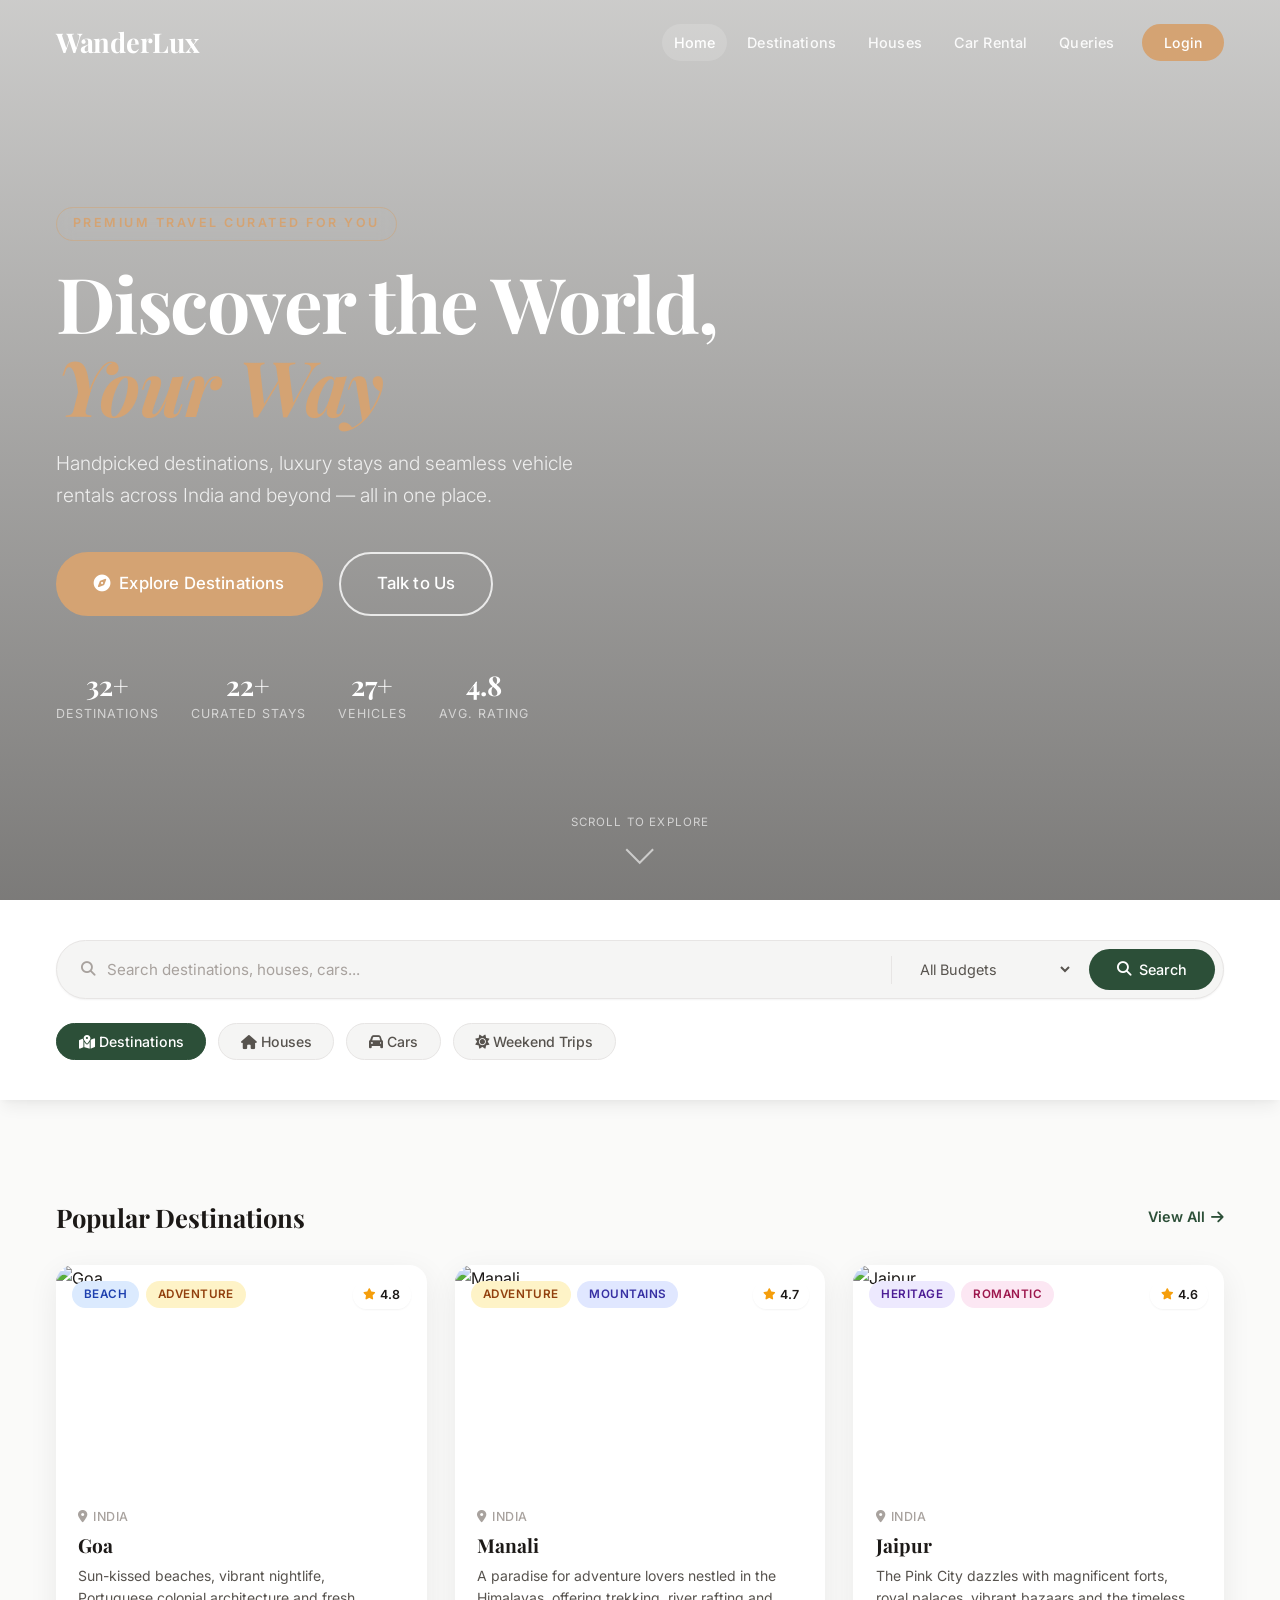
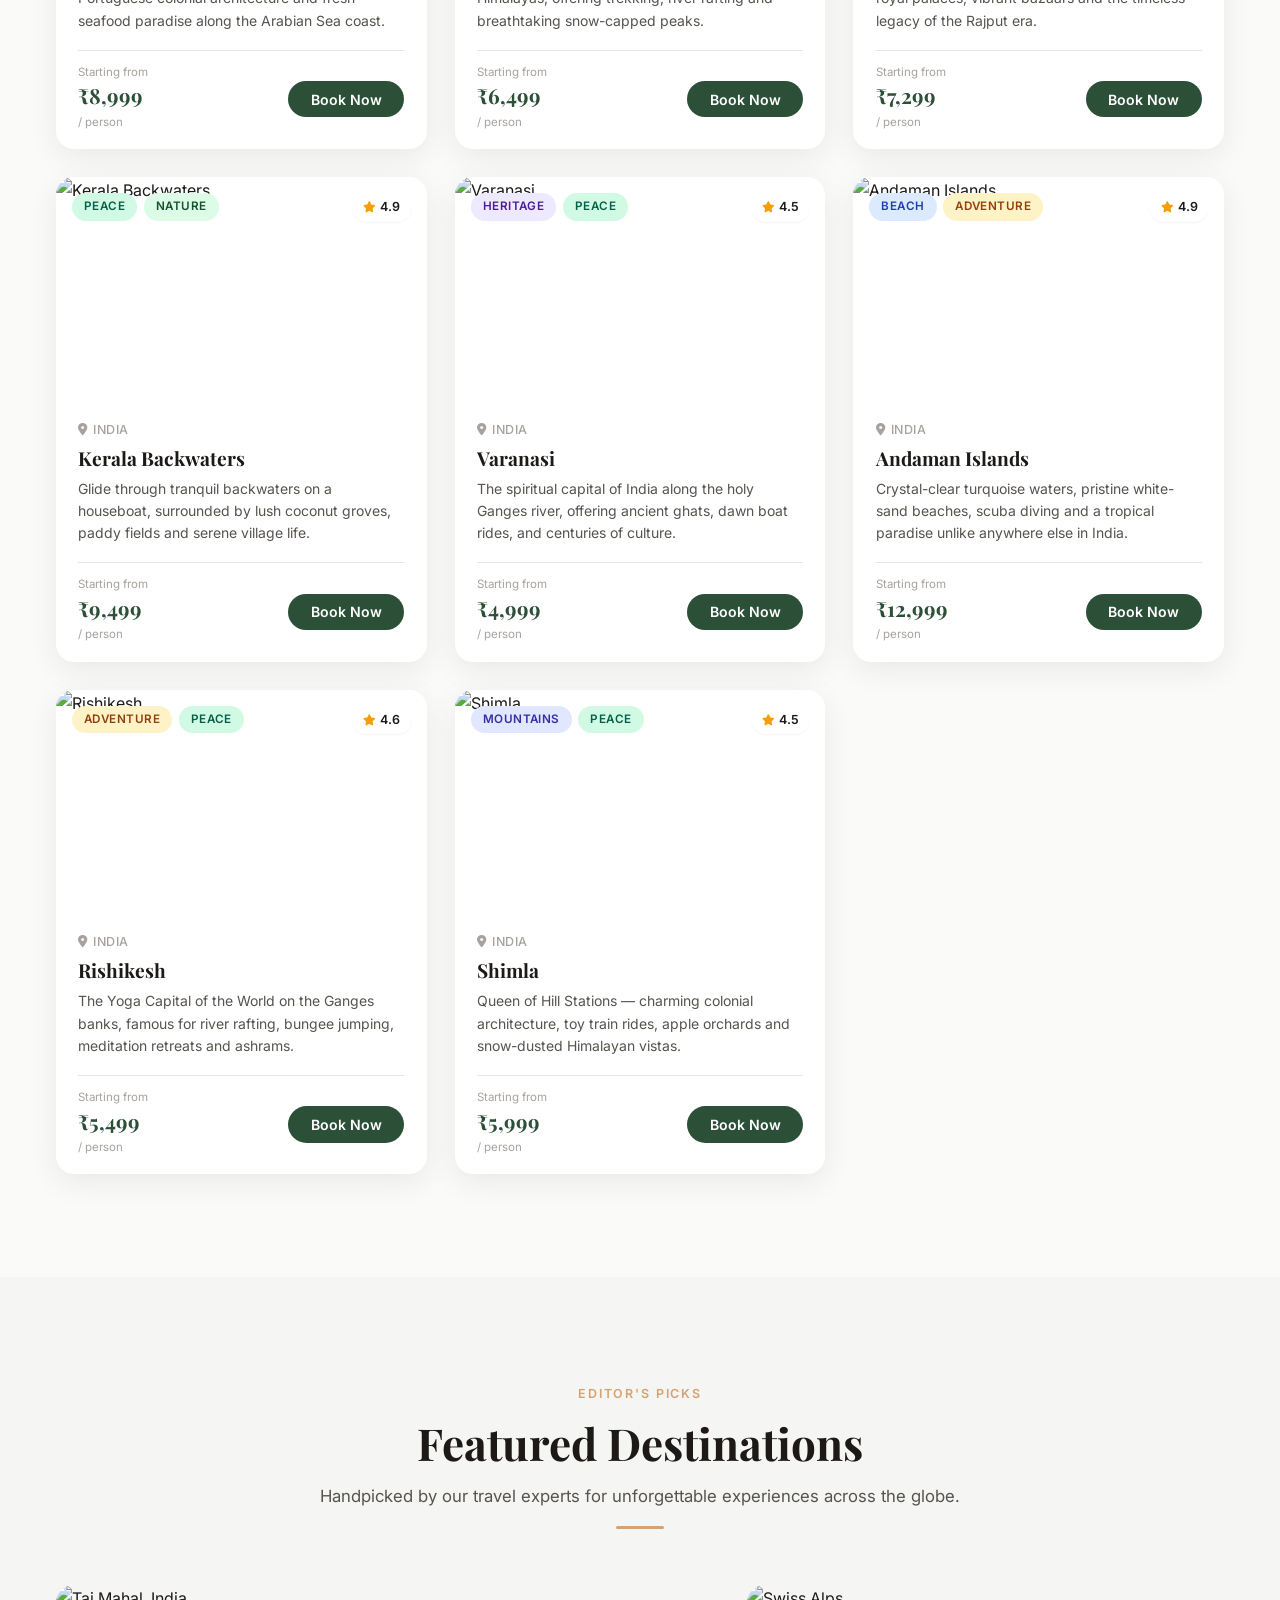
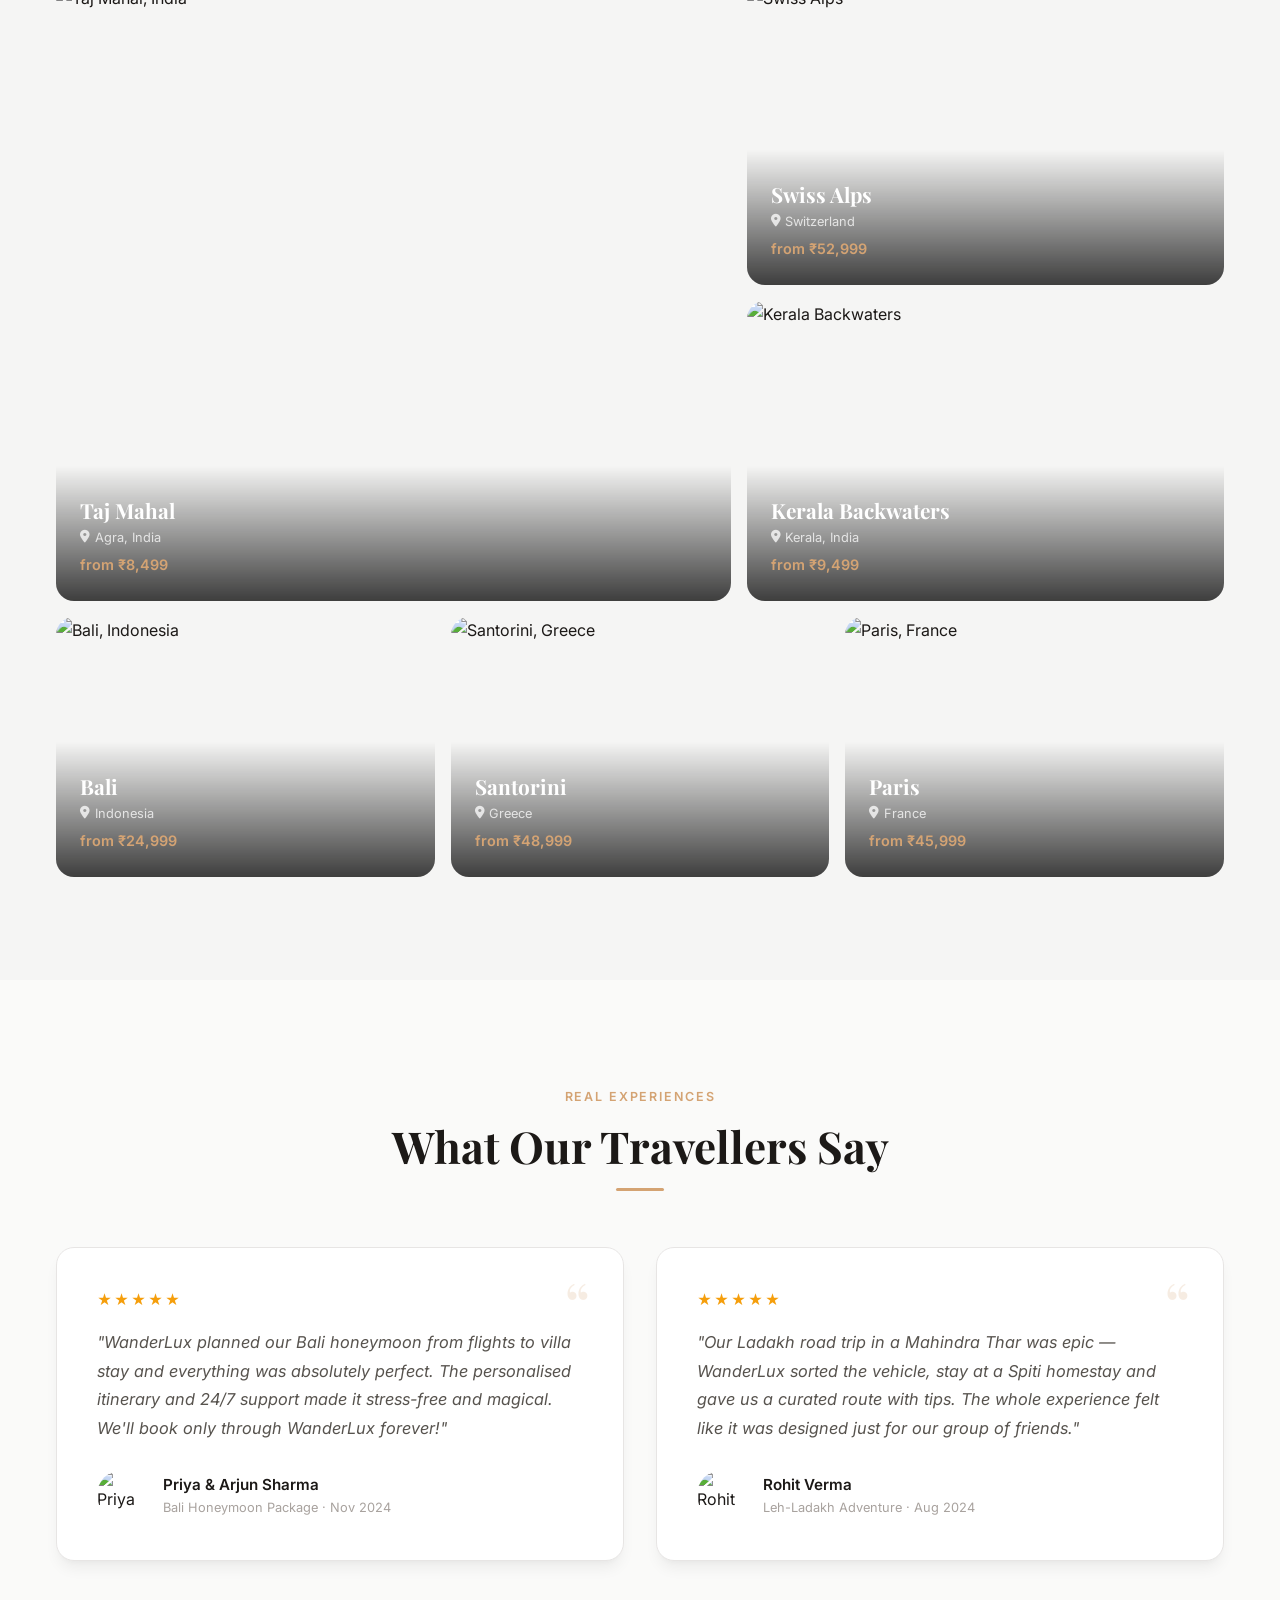
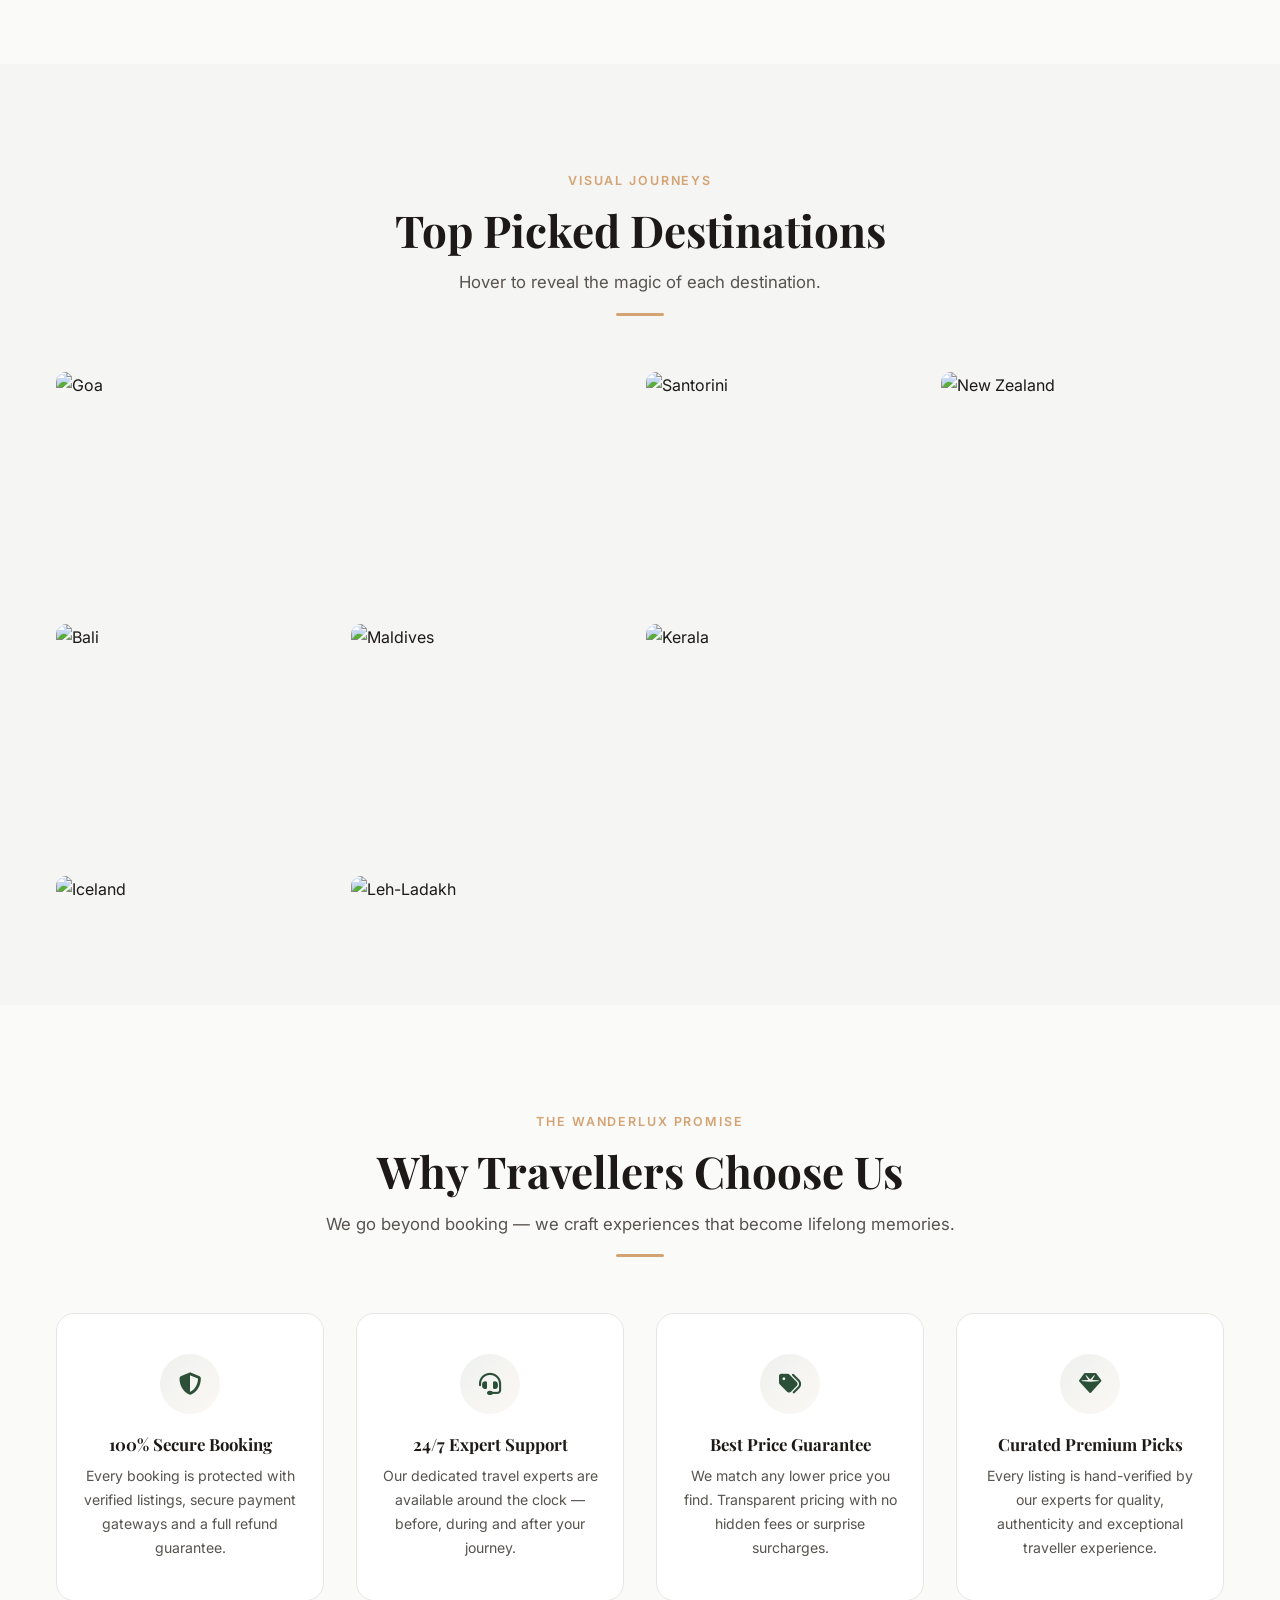
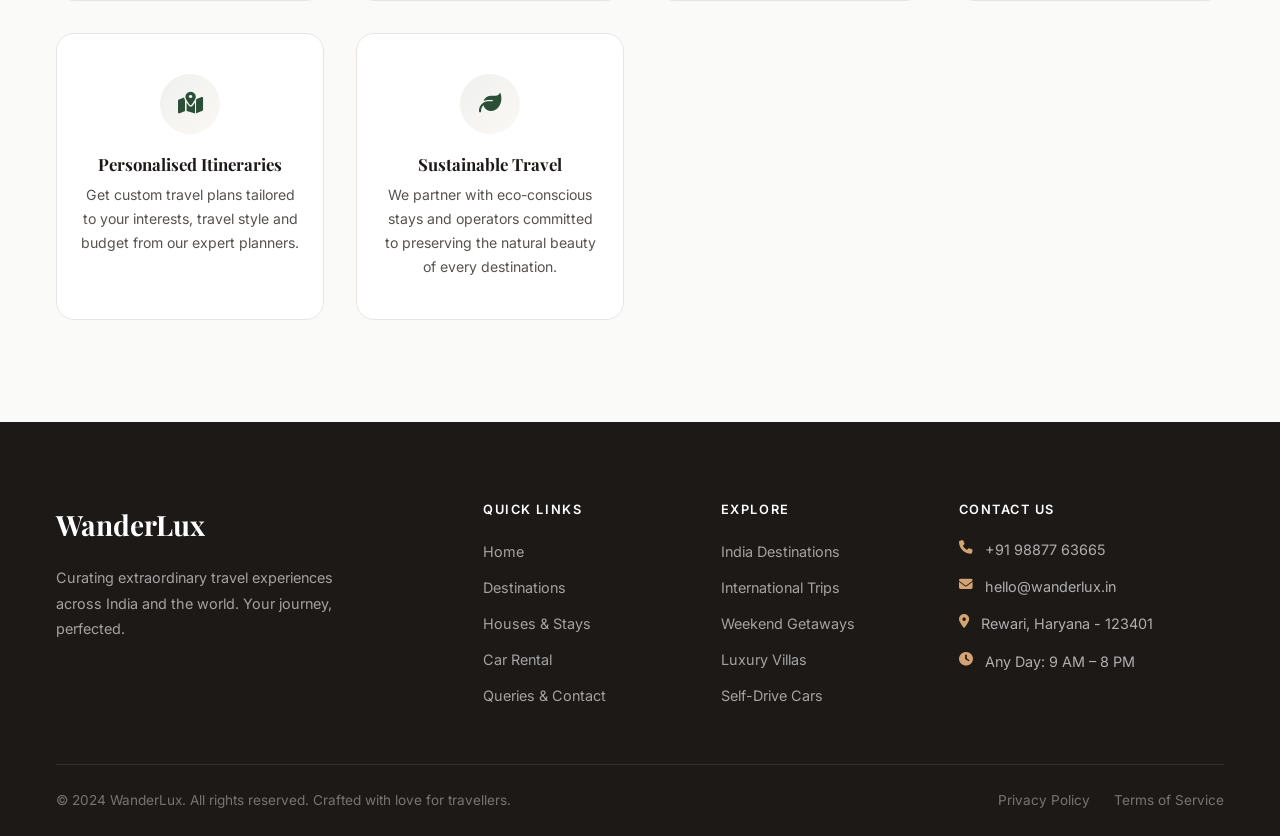
==== commit 8040333f: "Update index.html" ====
--- a/index.html
+++ b/index.html
@@ -373,7 +373,7 @@
           <h4>Contact Us</h4>
           <div class="footer-contact-item">
             <i class="fa-solid fa-phone"></i>
-            <span>+91 89303 77270</span>
+            <span>+91 98877 63665</span>
           </div>
           <div class="footer-contact-item">
             <i class="fa-solid fa-envelope"></i>
